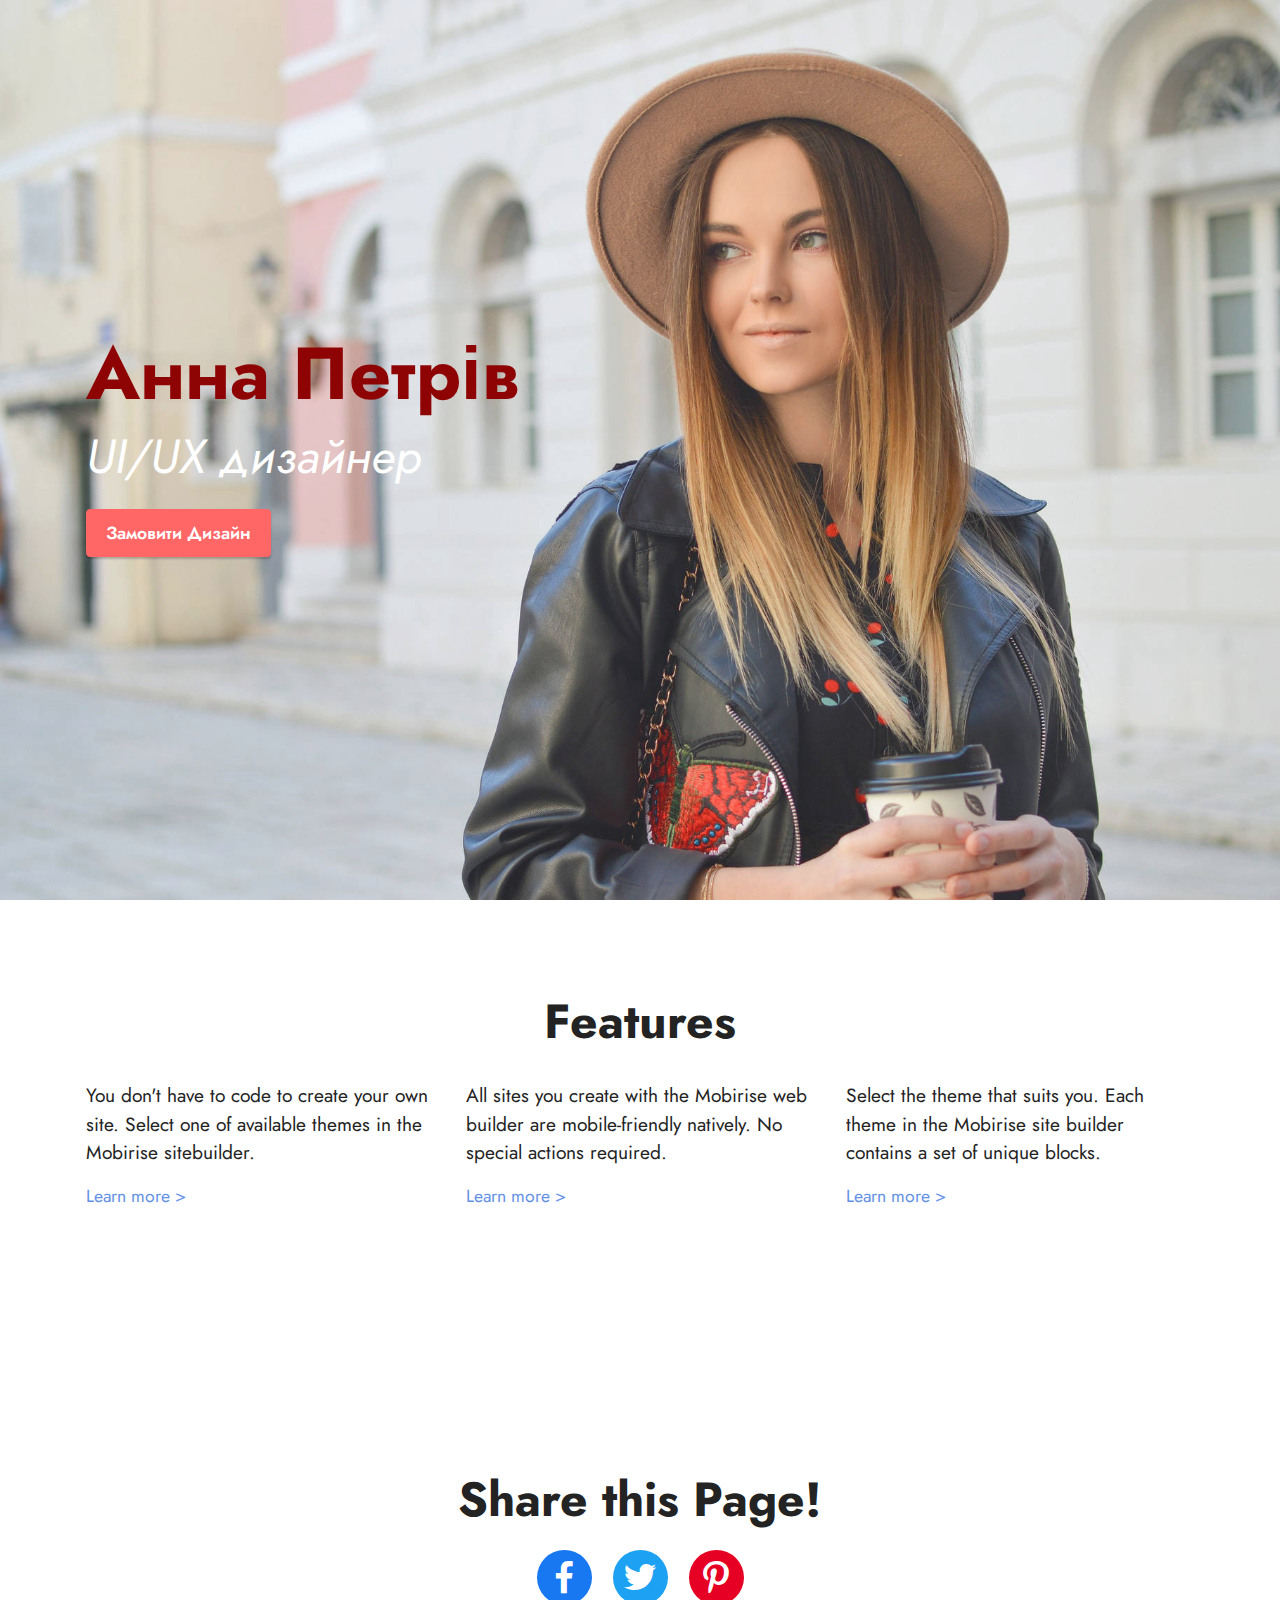
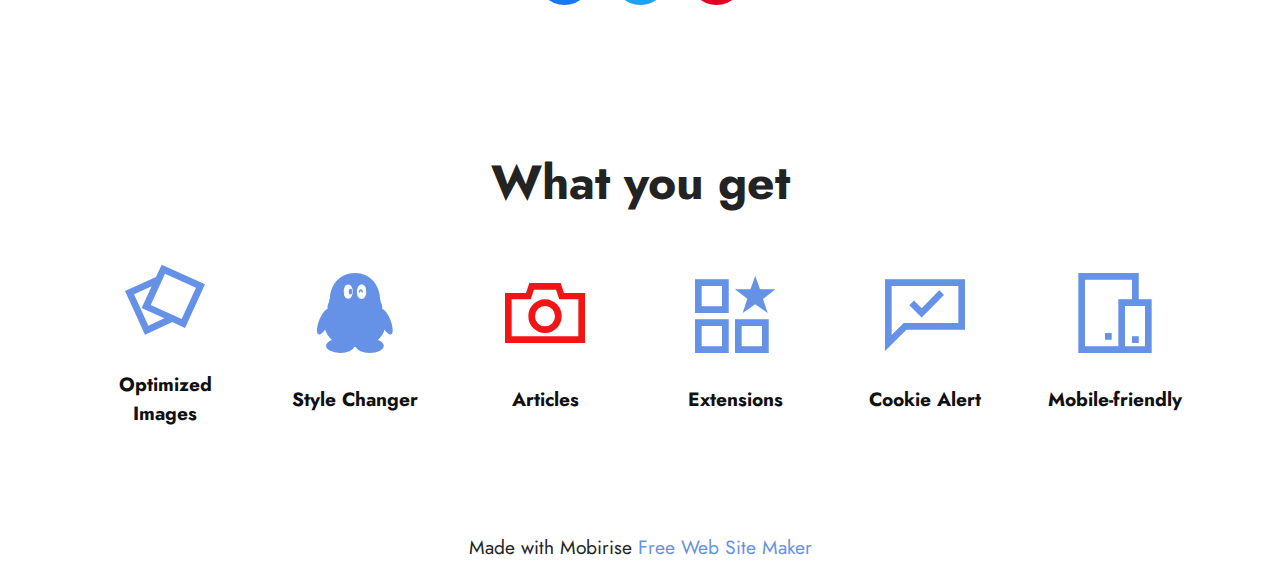
==== page1.html @ 59e8709f "create github pages" ====
<!DOCTYPE html>
<html  >
<head>
  <!-- Site made with Mobirise Website Builder v5.6.11, https://mobirise.com -->
  <meta charset="UTF-8">
  <meta http-equiv="X-UA-Compatible" content="IE=edge">
  <meta name="generator" content="Mobirise v5.6.11, mobirise.com">
  <meta name="twitter:card" content="summary_large_image"/>
  <meta name="twitter:image:src" content="">
  <meta property="og:image" content="">
  <meta name="twitter:title" content="Page 1">
  <meta name="viewport" content="width=device-width, initial-scale=1, minimum-scale=1">
  <link rel="shortcut icon" href="assets/images/logo.png" type="image/x-icon">
  <meta name="description" content="">
  
  
  <title>Page 1</title>
  <link rel="stylesheet" href="assets/web/assets/mobirise-icons2/mobirise2.css">
  <link rel="stylesheet" href="assets/bootstrap/css/bootstrap.min.css">
  <link rel="stylesheet" href="assets/bootstrap/css/bootstrap-grid.min.css">
  <link rel="stylesheet" href="assets/bootstrap/css/bootstrap-reboot.min.css">
  <link rel="stylesheet" href="assets/socicon/css/styles.css">
  <link rel="stylesheet" href="assets/theme/css/style.css">
  <link rel="preload" href="https://fonts.googleapis.com/css?family=Jost:100,200,300,400,500,600,700,800,900,100i,200i,300i,400i,500i,600i,700i,800i,900i&display=swap" as="style" onload="this.onload=null;this.rel='stylesheet'">
  <noscript><link rel="stylesheet" href="https://fonts.googleapis.com/css?family=Jost:100,200,300,400,500,600,700,800,900,100i,200i,300i,400i,500i,600i,700i,800i,900i&display=swap"></noscript>
  <link rel="preload" as="style" href="assets/mobirise/css/mbr-additional.css"><link rel="stylesheet" href="assets/mobirise/css/mbr-additional.css" type="text/css">
  
  
  
  
</head>
<body>
  
  <section data-bs-version="5.1" class="header1 cid-tc7YWXA4EN mbr-fullscreen" id="header1-k">

    

    
    <div class="mbr-overlay" style="opacity: 0.1; background-color: rgb(250, 250, 250);"></div>

    <div class="container">
        <div class="row">
            <div class="col-12 col-lg-5">
                <h1 class="mbr-section-title mbr-fonts-style mb-3 display-1"><strong>Анна Петрів</strong></h1>
                <h2 class="mbr-section-subtitle mbr-fonts-style mb-3 display-2"><em>UI/UX дизайнер</em></h2>
                <p class="mbr-text mbr-fonts-style display-7"></p>
                <div class="mbr-section-btn mt-3"><a class="btn btn-secondary display-4" href="https://mobiri.se">Замовити Дизайн</a></div>
            </div>
        </div>
    </div>
</section>

<section data-bs-version="5.1" class="features17 cid-tc837i5MEY" id="features18-l">

    

    
    
    <div class="container">
        <div class="mbr-section-head">
            <div class="col-12">
                <h4 class="mbr-section-title mbr-fonts-style align-center mb-0 display-2">
                    <strong>Features</strong>
                </h4>
                
            </div>
        </div>
        <div class="row mt-4">
            <div class="col-12 col-md-6 col-lg-4">
                <div class="card-wrapper mb-4">
                    <div class="card-box align-left">
                        
                        <p class="mbr-text mbr-fonts-style mb-3 display-7">
                            You don't have to code to create your own site. Select one of available themes in the
                            Mobirise sitebuilder.
                            </p><div class="link-wrap">
                                <h6 class="link mbr-fonts-style align-left display-4">
                                    <a class="text-primary" href="#">Learn more &gt;</a>
                                </h6>
                            </div>
                    </div>
                </div>
            </div>
            <div class="col-12 col-md-6 col-lg-4">
                <div class="card-wrapper mb-4">
                    <div class="card-box align-left">
                        
                        <p class="mbr-text mbr-fonts-style mb-3 display-7">
                            All sites you create with the Mobirise web builder are mobile-friendly natively. No special
                            actions required.
                            </p><div class="link-wrap">
                                <h6 class="link mbr-fonts-style align-left display-4">
                                    <a class="text-primary" href="#">Learn more &gt;</a>
                                </h6>
                            </div>
                    </div>
                </div>
            </div>
            <div class="col-12 col-md-6 col-lg-4">
                <div class="card-wrapper mb-4">
                    <div class="card-box align-left">
                        
                        <p class="mbr-text mbr-fonts-style mb-3 display-7">
                            Select the theme that suits you. Each theme in the Mobirise site builder contains a set of
                            unique blocks.
                            </p><div class="link-wrap">
                                <h6 class="link mbr-fonts-style align-left display-4">
                                    <a class="text-primary" href="#">Learn more &gt;</a>
                                </h6>
                            </div>
                    </div>
                </div>
            </div>
            
        </div>
    </div>
</section>

<section data-bs-version="5.1" class="social1 cid-tc84sa7v2G" data-bg-video="https://vimeo.com/428046504" id="share1-m">
    
    

    <div class="mbr-fallback-image disabled"></div>
    <div class="mbr-overlay" style="opacity: 0.5; background-color: rgb(255, 255, 255);">
    </div>

    <div class="container">
        <div class="media-container-row">
            <div class="col-12">
                <h3 class="mbr-section-title mb-3 align-center mbr-fonts-style display-2">
                    <strong>Share this Page!</strong>
                </h3>
                <div>
                    <div class="mbr-social-likes align-center">
                        <span class="btn btn-social socicon-bg-facebook facebook m-2">
                            <i class="socicon socicon-facebook"></i>
                        </span>
                        <span class="btn btn-social twitter socicon-bg-twitter m-2">
                            <i class="socicon socicon-twitter"></i>
                        </span>
                        
                        
                        <span class="btn btn-social pinterest socicon-bg-pinterest m-2">
                            <i class="socicon socicon-pinterest"></i>
                        </span>
                        
                    </div>
                </div>
            </div>
        </div>
    </div>
</section>

<section data-bs-version="5.1" class="features13 cid-tc87SG80nr" id="features14-o">
    

    
    
    <div class="container">
        <div class="row">
            <div class="col-12">
                <h3 class="mbr-section-title align-center mb-4 mbr-fonts-style display-2"><strong>What you get</strong></h3>
            </div>
            <div class="card col-12 col-md-4 col-lg-2 p-3">
                <div class="card-wrapper">
                    <div class="card-box align-center">
                        <span class="mbr-iconfont mobi-mbri-image-gallery mobi-mbri"></span>
                        <h4 class="card-title align-center mbr-black mbr-fonts-style display-7">
                            <strong>Optimized Images</strong></h4>
                    </div>
                </div>
            </div>
            <div class="card p-3 col-12 col-md-4 col-lg-2">
                <div class="card-wrapper">
                    <div class="card-box align-center">
                        <span class="mbr-iconfont socicon-qq socicon"></span>
                        <h4 class="card-title align-center mbr-black mbr-fonts-style display-7">
                            <strong>Style Changer</strong></h4>
                    </div>
                </div>
            </div>
            <div class="card p-3 col-12 col-md-4 col-lg-2">
                <div class="card-wrapper">
                    <div class="card-box align-center">
                        <span class="mbr-iconfont mobi-mbri-camera mobi-mbri" style="color: rgb(243, 21, 21); fill: rgb(243, 21, 21);"></span>
                        <h4 class="card-title align-center mbr-black mbr-fonts-style display-7">
                            <strong>Articles</strong>
                        </h4>
                    </div>
                </div>
            </div>
            <div class="card p-3 col-12 col-md-4 col-lg-2">
                <div class="card-wrapper">
                    <div class="card-box align-center">
                        <span class="mbr-iconfont mobi-mbri-features mobi-mbri"></span>
                        <h4 class="card-title align-center mbr-black mbr-fonts-style display-7">
                            <strong>Extensions</strong></h4>
                    </div>
                </div>
            </div>
            <div class="card p-3 col-12 col-md-4 col-lg-2">
                <div class="card-wrapper">
                    <div class="card-box align-center">
                        <span class="mbr-iconfont mobi-mbri-cust-feedback mobi-mbri"></span>
                        <h4 class="card-title align-center mbr-black mbr-fonts-style display-7">
                            <strong>Cookie Alert
                            </strong></h4>
                    </div>
                </div>
            </div>
            <div class="card p-3 col-12 col-md-4 col-lg-2">
                <div class="card-wrapper">
                    <div class="card-box align-center">
                        <span class="mbr-iconfont mobi-mbri-devices mobi-mbri"></span>
                        <h4 class="card-title align-center mbr-black mbr-fonts-style display-7">
                            <strong>Mobile-friendly</strong></h4>
                    </div>
                </div>
            </div>
        </div>
    </div>
</section><section class="display-7" style="padding: 0;align-items: center;justify-content: center;flex-wrap: wrap;    align-content: center;display: flex;position: relative;height: 4rem;"><a href="https://mobiri.se/" style="flex: 1 1;height: 4rem;position: absolute;width: 100%;z-index: 1;"><img alt="" style="height: 4rem;" src="[data-uri]"></a><p style="margin: 0;text-align: center;" class="display-7">Made with Mobirise &#8204;</p><a style="z-index:1" href="https://mobirise.com/website-maker.html">Free Web Site Maker</a></section><script src="assets/bootstrap/js/bootstrap.bundle.min.js"></script>  <script src="assets/smoothscroll/smooth-scroll.js"></script>  <script src="assets/ytplayer/index.js"></script>  <script src="assets/sociallikes/social-likes.js"></script>  <script src="assets/vimeoplayer/player.js"></script>  <script src="assets/theme/js/script.js"></script>  
  
  
</body>
</html>
---- assets/web/assets/mobirise-icons2/mobirise2.css ----
@font-face {
  font-family: 'Moririse2';
  font-display: swap;
  src:  url('mobirise2.eot?f2bix4');
  src:  url('mobirise2.eot?f2bix4#iefix') format('embedded-opentype'),
    url('mobirise2.ttf?f2bix4') format('truetype'),
    url('mobirise2.woff?f2bix4') format('woff'),
    url('mobirise2.svg?f2bix4#mobirise2') format('svg');
  font-weight: normal;
  font-style: normal;
}

[class^="mobi-"], [class*=" mobi-"] {
  /* use !important to prevent issues with browser extensions that change fonts */
  font-family: 'Moririse2' !important;
  speak: none;
  font-style: normal;
  font-weight: normal;
  font-variant: normal;
  text-transform: none;
  line-height: 1;

  /* Better Font Rendering =========== */
  -webkit-font-smoothing: antialiased;
  -moz-osx-font-smoothing: grayscale;
}

.mobi-mbri-add-submenu:before {
  content: "\e900";
}
.mobi-mbri-alert:before {
  content: "\e901";
}
.mobi-mbri-align-center:before {
  content: "\e902";
}
.mobi-mbri-align-justify:before {
  content: "\e903";
}
.mobi-mbri-align-left:before {
  content: "\e904";
}
.mobi-mbri-align-right:before {
  content: "\e905";
}
.mobi-mbri-android:before {
  content: "\e906";
}
.mobi-mbri-apple:before {
  content: "\e907";
}
.mobi-mbri-arrow-down:before {
  content: "\e908";
}
.mobi-mbri-arrow-next:before {
  content: "\e909";
}
.mobi-mbri-arrow-prev:before {
  content: "\e90a";
}
.mobi-mbri-arrow-up:before {
  content: "\e90b";
}
.mobi-mbri-bold:before {
  content: "\e90c";
}
.mobi-mbri-bookmark:before {
  content: "\e90d";
}
.mobi-mbri-bootstrap:before {
  content: "\e90e";
}
.mobi-mbri-briefcase:before {
  content: "\e90f";
}
.mobi-mbri-browse:before {
  content: "\e910";
}
.mobi-mbri-bulleted-list:before {
  content: "\e911";
}
.mobi-mbri-calendar:before {
  content: "\e912";
}
.mobi-mbri-camera:before {
  content: "\e913";
}
.mobi-mbri-cart-add:before {
  content: "\e914";
}
.mobi-mbri-cart-full:before {
  content: "\e915";
}
.mobi-mbri-cash:before {
  content: "\e916";
}
.mobi-mbri-change-style:before {
  content: "\e917";
}
.mobi-mbri-chat:before {
  content: "\e918";
}
.mobi-mbri-clock:before {
  content: "\e919";
}
.mobi-mbri-close:before {
  content: "\e91a";
}
.mobi-mbri-cloud:before {
  content: "\e91b";
}
.mobi-mbri-code:before {
  content: "\e91c";
}
.mobi-mbri-contact-form:before {
  content: "\e91d";
}
.mobi-mbri-credit-card:before {
  content: "\e91e";
}
.mobi-mbri-cursor-click:before {
  content: "\e91f";
}
.mobi-mbri-cust-feedback:before {
  content: "\e920";
}
.mobi-mbri-database:before {
  content: "\e921";
}
.mobi-mbri-delivery:before {
  content: "\e922";
}
.mobi-mbri-desktop:before {
  content: "\e923";
}
.mobi-mbri-devices:before {
  content: "\e924";
}
.mobi-mbri-down:before {
  content: "\e925";
}
.mobi-mbri-download-2:before {
  content: "\e926";
}
.mobi-mbri-download:before {
  content: "\e927";
}
.mobi-mbri-drag-n-drop-2:before {
  content: "\e928";
}
.mobi-mbri-drag-n-drop:before {
  content: "\e929";
}
.mobi-mbri-edit-2:before {
  content: "\e92a";
}
.mobi-mbri-edit:before {
  content: "\e92b";
}
.mobi-mbri-error:before {
  content: "\e92c";
}
.mobi-mbri-extension:before {
  content: "\e92d";
}
.mobi-mbri-features:before {
  content: "\e92e";
}
.mobi-mbri-file:before {
  content: "\e92f";
}
.mobi-mbri-flag:before {
  content: "\e930";
}
.mobi-mbri-folder:before {
  content: "\e931";
}
.mobi-mbri-gift:before {
  content: "\e932";
}
.mobi-mbri-github:before {
  content: "\e933";
}
.mobi-mbri-globe-2:before {
  content: "\e934";
}
.mobi-mbri-globe:before {
  content: "\e935";
}
.mobi-mbri-growing-chart:before {
  content: "\e936";
}
.mobi-mbri-hearth:before {
  content: "\e937";
}
.mobi-mbri-help:before {
  content: "\e938";
}
.mobi-mbri-home:before {
  content: "\e939";
}
.mobi-mbri-hot-cup:before {
  content: "\e93a";
}
.mobi-mbri-idea:before {
  content: "\e93b";
}
.mobi-mbri-image-gallery:before {
  content: "\e93c";
}
.mobi-mbri-image-slider:before {
  content: "\e93d";
}
.mobi-mbri-info:before {
  content: "\e93e";
}
.mobi-mbri-italic:before {
  content: "\e93f";
}
.mobi-mbri-key:before {
  content: "\e940";
}
.mobi-mbri-laptop:before {
  content: "\e941";
}
.mobi-mbri-layers:before {
  content: "\e942";
}
.mobi-mbri-left-right:before {
  content: "\e943";
}
.mobi-mbri-left:before {
  content: "\e944";
}
.mobi-mbri-letter:before {
  content: "\e945";
}
.mobi-mbri-like:before {
  content: "\e946";
}
.mobi-mbri-link:before {
  content: "\e947";
}
.mobi-mbri-lock:before {
  content: "\e948";
}
.mobi-mbri-login:before {
  content: "\e949";
}
.mobi-mbri-logout:before {
  content: "\e94a";
}
.mobi-mbri-magic-stick:before {
  content: "\e94b";
}
.mobi-mbri-map-pin:before {
  content: "\e94c";
}
.mobi-mbri-menu:before {
  content: "\e94d";
}
.mobi-mbri-mobile-2:before {
  content: "\e94e";
}
.mobi-mbri-mobile-horizontal:before {
  content: "\e94f";
}
.mobi-mbri-mobile:before {
  content: "\e950";
}
.mobi-mbri-mobirise:before {
  content: "\e951";
}
.mobi-mbri-more-horizontal:before {
  content: "\e952";
}
.mobi-mbri-more-vertical:before {
  content: "\e953";
}
.mobi-mbri-music:before {
  content: "\e954";
}
.mobi-mbri-new-file:before {
  content: "\e955";
}
.mobi-mbri-numbered-list:before {
  content: "\e956";
}
.mobi-mbri-opened-folder:before {
  content: "\e957";
}
.mobi-mbri-pages:before {
  content: "\e958";
}
.mobi-mbri-paper-plane:before {
  content: "\e959";
}
.mobi-mbri-paperclip:before {
  content: "\e95a";
}
.mobi-mbri-phone:before {
  content: "\e95b";
}
.mobi-mbri-photo:before {
  content: "\e95c";
}
.mobi-mbri-photos:before {
  content: "\e95d";
}
.mobi-mbri-pin:before {
  content: "\e95e";
}
.mobi-mbri-play:before {
  content: "\e95f";
}
.mobi-mbri-plus:before {
  content: "\e960";
}
.mobi-mbri-preview:before {
  content: "\e961";
}
.mobi-mbri-print:before {
  content: "\e962";
}
.mobi-mbri-protect:before {
  content: "\e963";
}
.mobi-mbri-question:before {
  content: "\e964";
}
.mobi-mbri-quote-left:before {
  content: "\e965";
}
.mobi-mbri-quote-right:before {
  content: "\e966";
}
.mobi-mbri-redo:before {
  content: "\e967";
}
.mobi-mbri-refresh:before {
  content: "\e968";
}
.mobi-mbri-responsive-2:before {
  content: "\e969";
}
.mobi-mbri-responsive:before {
  content: "\e96a";
}
.mobi-mbri-right:before {
  content: "\e96b";
}
.mobi-mbri-rocket:before {
  content: "\e96c";
}
.mobi-mbri-sad-face:before {
  content: "\e96d";
}
.mobi-mbri-sale:before {
  content: "\e96e";
}
.mobi-mbri-save:before {
  content: "\e96f";
}
.mobi-mbri-search:before {
  content: "\e970";
}
.mobi-mbri-setting-2:before {
  content: "\e971";
}
.mobi-mbri-setting-3:before {
  content: "\e972";
}
.mobi-mbri-setting:before {
  content: "\e973";
}
.mobi-mbri-share:before {
  content: "\e974";
}
.mobi-mbri-shopping-bag:before {
  content: "\e975";
}
.mobi-mbri-shopping-basket:before {
  content: "\e976";
}
.mobi-mbri-shopping-cart:before {
  content: "\e977";
}
.mobi-mbri-sites:before {
  content: "\e978";
}
.mobi-mbri-smile-face:before {
  content: "\e979";
}
.mobi-mbri-speed:before {
  content: "\e97a";
}
.mobi-mbri-star:before {
  content: "\e97b";
}
.mobi-mbri-success:before {
  content: "\e97c";
}
.mobi-mbri-sun:before {
  content: "\e97d";
}
.mobi-mbri-sun2:before {
  content: "\e97e";
}
.mobi-mbri-tablet-vertical:before {
  content: "\e97f";
}
.mobi-mbri-tablet:before {
  content: "\e980";
}
.mobi-mbri-target:before {
  content: "\e981";
}
.mobi-mbri-timer:before {
  content: "\e982";
}
.mobi-mbri-to-ftp:before {
  content: "\e983";
}
.mobi-mbri-to-local-drive:before {
  content: "\e984";
}
.mobi-mbri-touch-swipe:before {
  content: "\e985";
}
.mobi-mbri-touch:before {
  content: "\e986";
}
.mobi-mbri-trash:before {
  content: "\e987";
}
.mobi-mbri-underline:before {
  content: "\e988";
}
.mobi-mbri-undo:before {
  content: "\e989";
}
.mobi-mbri-unlink:before {
  content: "\e98a";
}
.mobi-mbri-unlock:before {
  content: "\e98b";
}
.mobi-mbri-up-down:before {
  content: "\e98c";
}
.mobi-mbri-up:before {
  content: "\e98d";
}
.mobi-mbri-update:before {
  content: "\e98e";
}
.mobi-mbri-upload-2:before {
  content: "\e98f";
}
.mobi-mbri-upload:before {
  content: "\e990";
}
.mobi-mbri-user-2:before {
  content: "\e991";
}
.mobi-mbri-user:before {
  content: "\e992";
}
.mobi-mbri-users:before {
  content: "\e993";
}
.mobi-mbri-video-play:before {
  content: "\e994";
}
.mobi-mbri-video:before {
  content: "\e995";
}
.mobi-mbri-watch:before {
  content: "\e996";
}
.mobi-mbri-website-theme-2:before {
  content: "\e997";
}
.mobi-mbri-website-theme:before {
  content: "\e998";
}
.mobi-mbri-wifi:before {
  content: "\e999";
}
.mobi-mbri-windows:before {
  content: "\e99a";
}
.mobi-mbri-zoom-in:before {
  content: "\e99b";
}
.mobi-mbri-zoom-out:before {
  content: "\e99c";
}
---- assets/socicon/css/styles.css ----
@charset "UTF-8";

@font-face {
  font-family: 'Socicon';
  src:  url('../fonts/socicon.eot');
  src:  url('../fonts/socicon.eot?#iefix') format('embedded-opentype'),
    url('../fonts/socicon.woff2') format('woff2'),
    url('../fonts/socicon.ttf') format('truetype'),
    url('../fonts/socicon.woff') format('woff'),
    url('../fonts/socicon.svg#socicon') format('svg');
  font-weight: normal;
  font-style: normal;
  font-display: swap;
}

[data-icon]:before {
  font-family: "socicon" !important;
  content: attr(data-icon);
  font-style: normal !important;
  font-weight: normal !important;
  font-variant: normal !important;
  text-transform: none !important;
  speak: none;
  line-height: 1;
  -webkit-font-smoothing: antialiased;
  -moz-osx-font-smoothing: grayscale;
}

[class^="socicon-"], [class*=" socicon-"] {
  /* use !important to prevent issues with browser extensions that change fonts */
  font-family: 'Socicon' !important;
  speak: none;
  font-style: normal;
  font-weight: normal;
  font-variant: normal;
  text-transform: none;
  line-height: 1;

  /* Better Font Rendering =========== */
  -webkit-font-smoothing: antialiased;
  -moz-osx-font-smoothing: grayscale;
}

.socicon-eitaa:before {
  content: "\e97c";
}
.socicon-soroush:before {
  content: "\e97d";
}
.socicon-bale:before {
  content: "\e97e";
}
.socicon-zazzle:before {
  content: "\e97b";
}
.socicon-society6:before {
  content: "\e97a";
}
.socicon-redbubble:before {
  content: "\e979";
}
.socicon-avvo:before {
  content: "\e978";
}
.socicon-stitcher:before {
  content: "\e977";
}
.socicon-googlehangouts:before {
  content: "\e974";
}
.socicon-dlive:before {
  content: "\e975";
}
.socicon-vsco:before {
  content: "\e976";
}
.socicon-flipboard:before {
  content: "\e973";
}
.socicon-ubuntu:before {
  content: "\e958";
}
.socicon-artstation:before {
  content: "\e959";
}
.socicon-invision:before {
  content: "\e95a";
}
.socicon-torial:before {
  content: "\e95b";
}
.socicon-collectorz:before {
  content: "\e95c";
}
.socicon-seenthis:before {
  content: "\e95d";
}
.socicon-googleplaymusic:before {
  content: "\e95e";
}
.socicon-debian:before {
  content: "\e95f";
}
.socicon-filmfreeway:before {
  content: "\e960";
}
.socicon-gnome:before {
  content: "\e961";
}
.socicon-itchio:before {
  content: "\e962";
}
.socicon-jamendo:before {
  content: "\e963";
}
.socicon-mix:before {
  content: "\e964";
}
.socicon-sharepoint:before {
  content: "\e965";
}
.socicon-tinder:before {
  content: "\e966";
}
.socicon-windguru:before {
  content: "\e967";
}
.socicon-cdbaby:before {
  content: "\e968";
}
.socicon-elementaryos:before {
  content: "\e969";
}
.socicon-stage32:before {
  content: "\e96a";
}
.socicon-tiktok:before {
  content: "\e96b";
}
.socicon-gitter:before {
  content: "\e96c";
}
.socicon-letterboxd:before {
  content: "\e96d";
}
.socicon-threema:before {
  content: "\e96e";
}
.socicon-splice:before {
  content: "\e96f";
}
.socicon-metapop:before {
  content: "\e970";
}
.socicon-naver:before {
  content: "\e971";
}
.socicon-remote:before {
  content: "\e972";
}
.socicon-internet:before {
  content: "\e957";
}
.socicon-moddb:before {
  content: "\e94b";
}
.socicon-indiedb:before {
  content: "\e94c";
}
.socicon-traxsource:before {
  content: "\e94d";
}
.socicon-gamefor:before {
  content: "\e94e";
}
.socicon-pixiv:before {
  content: "\e94f";
}
.socicon-myanimelist:before {
  content: "\e950";
}
.socicon-blackberry:before {
  content: "\e951";
}
.socicon-wickr:before {
  content: "\e952";
}
.socicon-spip:before {
  content: "\e953";
}
.socicon-napster:before {
  content: "\e954";
}
.socicon-beatport:before {
  content: "\e955";
}
.socicon-hackerone:before {
  content: "\e956";
}
.socicon-hackernews:before {
  content: "\e946";
}
.socicon-smashwords:before {
  content: "\e947";
}
.socicon-kobo:before {
  content: "\e948";
}
.socicon-bookbub:before {
  content: "\e949";
}
.socicon-mailru:before {
  content: "\e94a";
}
.socicon-gitlab:before {
  content: "\e945";
}
.socicon-instructables:before {
  content: "\e944";
}
.socicon-portfolio:before {
  content: "\e943";
}
.socicon-codered:before {
  content: "\e940";
}
.socicon-origin:before {
  content: "\e941";
}
.socicon-nextdoor:before {
  content: "\e942";
}
.socicon-udemy:before {
  content: "\e93f";
}
.socicon-livemaster:before {
  content: "\e93e";
}
.socicon-crunchbase:before {
  content: "\e93b";
}
.socicon-homefy:before {
  content: "\e93c";
}
.socicon-calendly:before {
  content: "\e93d";
}
.socicon-realtor:before {
  content: "\e90f";
}
.socicon-tidal:before {
  content: "\e910";
}
.socicon-qobuz:before {
  content: "\e911";
}
.socicon-natgeo:before {
  content: "\e912";
}
.socicon-mastodon:before {
  content: "\e913";
}
.socicon-unsplash:before {
  content: "\e914";
}
.socicon-homeadvisor:before {
  content: "\e915";
}
.socicon-angieslist:before {
  content: "\e916";
}
.socicon-codepen:before {
  content: "\e917";
}
.socicon-slack:before {
  content: "\e918";
}
.socicon-openaigym:before {
  content: "\e919";
}
.socicon-logmein:before {
  content: "\e91a";
}
.socicon-fiverr:before {
  content: "\e91b";
}
.socicon-gotomeeting:before {
  content: "\e91c";
}
.socicon-aliexpress:before {
  content: "\e91d";
}
.socicon-guru:before {
  content: "\e91e";
}
.socicon-appstore:before {
  content: "\e91f";
}
.socicon-homes:before {
  content: "\e920";
}
.socicon-zoom:before {
  content: "\e921";
}
.socicon-alibaba:before {
  content: "\e922";
}
.socicon-craigslist:before {
  content: "\e923";
}
.socicon-wix:before {
  content: "\e924";
}
.socicon-redfin:before {
  content: "\e925";
}
.socicon-googlecalendar:before {
  content: "\e926";
}
.socicon-shopify:before {
  content: "\e927";
}
.socicon-freelancer:before {
  content: "\e928";
}
.socicon-seedrs:before {
  content: "\e929";
}
.socicon-bing:before {
  content: "\e92a";
}
.socicon-doodle:before {
  content: "\e92b";
}
.socicon-bonanza:before {
  content: "\e92c";
}
.socicon-squarespace:before {
  content: "\e92d";
}
.socicon-toptal:before {
  content: "\e92e";
}
.socicon-gust:before {
  content: "\e92f";
}
.socicon-ask:before {
  content: "\e930";
}
.socicon-trulia:before {
  content: "\e931";
}
.socicon-loomly:before {
  content: "\e932";
}
.socicon-ghost:before {
  content: "\e933";
}
.socicon-upwork:before {
  content: "\e934";
}
.socicon-fundable:before {
  content: "\e935";
}
.socicon-booking:before {
  content: "\e936";
}
.socicon-googlemaps:before {
  content: "\e937";
}
.socicon-zillow:before {
  content: "\e938";
}
.socicon-niconico:before {
  content: "\e939";
}
.socicon-toneden:before {
  content: "\e93a";
}
.socicon-augment:before {
  content: "\e908";
}
.socicon-bitbucket:before {
  content: "\e909";
}
.socicon-fyuse:before {
  content: "\e90a";
}
.socicon-yt-gaming:before {
  content: "\e90b";
}
.socicon-sketchfab:before {
  content: "\e90c";
}
.socicon-mobcrush:before {
  content: "\e90d";
}
.socicon-microsoft:before {
  content: "\e90e";
}
.socicon-pandora:before {
  content: "\e907";
}
.socicon-messenger:before {
  content: "\e906";
}
.socicon-gamewisp:before {
  content: "\e905";
}
.socicon-bloglovin:before {
  content: "\e904";
}
.socicon-tunein:before {
  content: "\e903";
}
.socicon-gamejolt:before {
  content: "\e901";
}
.socicon-trello:before {
  content: "\e902";
}
.socicon-spreadshirt:before {
  content: "\e900";
}
.socicon-500px:before {
  content: "\e000";
}
.socicon-8tracks:before {
  content: "\e001";
}
.socicon-airbnb:before {
  content: "\e002";
}
.socicon-alliance:before {
  content: "\e003";
}
.socicon-amazon:before {
  content: "\e004";
}
.socicon-amplement:before {
  content: "\e005";
}
.socicon-android:before {
  content: "\e006";
}
.socicon-angellist:before {
  content: "\e007";
}
.socicon-apple:before {
  content: "\e008";
}
.socicon-appnet:before {
  content: "\e009";
}
.socicon-baidu:before {
  content: "\e00a";
}
.socicon-bandcamp:before {
  content: "\e00b";
}
.socicon-battlenet:before {
  content: "\e00c";
}
.socicon-mixer:before {
  content: "\e00d";
}
.socicon-bebee:before {
  content: "\e00e";
}
.socicon-bebo:before {
  content: "\e00f";
}
.socicon-behance:before {
  content: "\e010";
}
.socicon-blizzard:before {
  content: "\e011";
}
.socicon-blogger:before {
  content: "\e012";
}
.socicon-buffer:before {
  content: "\e013";
}
.socicon-chrome:before {
  content: "\e014";
}
.socicon-coderwall:before {
  content: "\e015";
}
.socicon-curse:before {
  content: "\e016";
}
.socicon-dailymotion:before {
  content: "\e017";
}
.socicon-deezer:before {
  content: "\e018";
}
.socicon-delicious:before {
  content: "\e019";
}
.socicon-deviantart:before {
  content: "\e01a";
}
.socicon-diablo:before {
  content: "\e01b";
}
.socicon-digg:before {
  content: "\e01c";
}
.socicon-discord:before {
  content: "\e01d";
}
.socicon-disqus:before {
  content: "\e01e";
}
.socicon-douban:before {
  content: "\e01f";
}
.socicon-draugiem:before {
  content: "\e020";
}
.socicon-dribbble:before {
  content: "\e021";
}
.socicon-drupal:before {
  content: "\e022";
}
.socicon-ebay:before {
  content: "\e023";
}
.socicon-ello:before {
  content: "\e024";
}
.socicon-endomodo:before {
  content: "\e025";
}
.socicon-envato:before {
  content: "\e026";
}
.socicon-etsy:before {
  content: "\e027";
}
.socicon-facebook:before {
  content: "\e028";
}
.socicon-feedburner:before {
  content: "\e029";
}
.socicon-filmweb:before {
  content: "\e02a";
}
.socicon-firefox:before {
  content: "\e02b";
}
.socicon-flattr:before {
  content: "\e02c";
}
.socicon-flickr:before {
  content: "\e02d";
}
.socicon-formulr:before {
  content: "\e02e";
}
.socicon-forrst:before {
  content: "\e02f";
}
.socicon-foursquare:before {
  content: "\e030";
}
.socicon-friendfeed:before {
  content: "\e031";
}
.socicon-github:before {
  content: "\e032";
}
.socicon-goodreads:before {
  content: "\e033";
}
.socicon-google:before {
  content: "\e034";
}
.socicon-googlescholar:before {
  content: "\e035";
}
.socicon-googlegroups:before {
  content: "\e036";
}
.socicon-googlephotos:before {
  content: "\e037";
}
.socicon-googleplus:before {
  content: "\e038";
}
.socicon-grooveshark:before {
  content: "\e039";
}
.socicon-hackerrank:before {
  content: "\e03a";
}
.socicon-hearthstone:before {
  content: "\e03b";
}
.socicon-hellocoton:before {
  content: "\e03c";
}
.socicon-heroes:before {
  content: "\e03d";
}
.socicon-smashcast:before {
  content: "\e03e";
}
.socicon-horde:before {
  content: "\e03f";
}
.socicon-houzz:before {
  content: "\e040";
}
.socicon-icq:before {
  content: "\e041";
}
.socicon-identica:before {
  content: "\e042";
}
.socicon-imdb:before {
  content: "\e043";
}
.socicon-instagram:before {
  content: "\e044";
}
.socicon-issuu:before {
  content: "\e045";
}
.socicon-istock:before {
  content: "\e046";
}
.socicon-itunes:before {
  content: "\e047";
}
.socicon-keybase:before {
  content: "\e048";
}
.socicon-lanyrd:before {
  content: "\e049";
}
.socicon-lastfm:before {
  content: "\e04a";
}
.socicon-line:before {
  content: "\e04b";
}
.socicon-linkedin:before {
  content: "\e04c";
}
.socicon-livejournal:before {
  content: "\e04d";
}
.socicon-lyft:before {
  content: "\e04e";
}
.socicon-macos:before {
  content: "\e04f";
}
.socicon-mail:before {
  content: "\e050";
}
.socicon-medium:before {
  content: "\e051";
}
.socicon-meetup:before {
  content: "\e052";
}
.socicon-mixcloud:before {
  content: "\e053";
}
.socicon-modelmayhem:before {
  content: "\e054";
}
.socicon-mumble:before {
  content: "\e055";
}
.socicon-myspace:before {
  content: "\e056";
}
.socicon-newsvine:before {
  content: "\e057";
}
.socicon-nintendo:before {
  content: "\e058";
}
.socicon-npm:before {
  content: "\e059";
}
.socicon-odnoklassniki:before {
  content: "\e05a";
}
.socicon-openid:before {
  content: "\e05b";
}
.socicon-opera:before {
  content: "\e05c";
}
.socicon-outlook:before {
  content: "\e05d";
}
.socicon-overwatch:before {
  content: "\e05e";
}
.socicon-patreon:before {
  content: "\e05f";
}
.socicon-paypal:before {
  content: "\e060";
}
.socicon-periscope:before {
  content: "\e061";
}
.socicon-persona:before {
  content: "\e062";
}
.socicon-pinterest:before {
  content: "\e063";
}
.socicon-play:before {
  content: "\e064";
}
.socicon-player:before {
  content: "\e065";
}
.socicon-playstation:before {
  content: "\e066";
}
.socicon-pocket:before {
  content: "\e067";
}
.socicon-qq:before {
  content: "\e068";
}
.socicon-quora:before {
  content: "\e069";
}
.socicon-raidcall:before {
  content: "\e06a";
}
.socicon-ravelry:before {
  content: "\e06b";
}
.socicon-reddit:before {
  content: "\e06c";
}
.socicon-renren:before {
  content: "\e06d";
}
.socicon-researchgate:before {
  content: "\e06e";
}
.socicon-residentadvisor:before {
  content: "\e06f";
}
.socicon-reverbnation:before {
  content: "\e070";
}
.socicon-rss:before {
  content: "\e071";
}
.socicon-sharethis:before {
  content: "\e072";
}
.socicon-skype:before {
  content: "\e073";
}
.socicon-slideshare:before {
  content: "\e074";
}
.socicon-smugmug:before {
  content: "\e075";
}
.socicon-snapchat:before {
  content: "\e076";
}
.socicon-songkick:before {
  content: "\e077";
}
.socicon-soundcloud:before {
  content: "\e078";
}
.socicon-spotify:before {
  content: "\e079";
}
.socicon-stackexchange:before {
  content: "\e07a";
}
.socicon-stackoverflow:before {
  content: "\e07b";
}
.socicon-starcraft:before {
  content: "\e07c";
}
.socicon-stayfriends:before {
  content: "\e07d";
}
.socicon-steam:before {
  content: "\e07e";
}
.socicon-storehouse:before {
  content: "\e07f";
}
.socicon-strava:before {
  content: "\e080";
}
.socicon-streamjar:before {
  content: "\e081";
}
.socicon-stumbleupon:before {
  content: "\e082";
}
.socicon-swarm:before {
  content: "\e083";
}
.socicon-teamspeak:before {
  content: "\e084";
}
.socicon-teamviewer:before {
  content: "\e085";
}
.socicon-technorati:before {
  content: "\e086";
}
.socicon-telegram:before {
  content: "\e087";
}
.socicon-tripadvisor:before {
  content: "\e088";
}
.socicon-tripit:before {
  content: "\e089";
}
.socicon-triplej:before {
  content: "\e08a";
}
.socicon-tumblr:before {
  content: "\e08b";
}
.socicon-twitch:before {
  content: "\e08c";
}
.socicon-twitter:before {
  content: "\e08d";
}
.socicon-uber:before {
  content: "\e08e";
}
.socicon-ventrilo:before {
  content: "\e08f";
}
.socicon-viadeo:before {
  content: "\e090";
}
.socicon-viber:before {
  content: "\e091";
}
.socicon-viewbug:before {
  content: "\e092";
}
.socicon-vimeo:before {
  content: "\e093";
}
.socicon-vine:before {
  content: "\e094";
}
.socicon-vkontakte:before {
  content: "\e095";
}
.socicon-warcraft:before {
  content: "\e096";
}
.socicon-wechat:before {
  content: "\e097";
}
.socicon-weibo:before {
  content: "\e098";
}
.socicon-whatsapp:before {
  content: "\e099";
}
.socicon-wikipedia:before {
  content: "\e09a";
}
.socicon-windows:before {
  content: "\e09b";
}
.socicon-wordpress:before {
  content: "\e09c";
}
.socicon-wykop:before {
  content: "\e09d";
}
.socicon-xbox:before {
  content: "\e09e";
}
.socicon-xing:before {
  content: "\e09f";
}
.socicon-yahoo:before {
  content: "\e0a0";
}
.socicon-yammer:before {
  content: "\e0a1";
}
.socicon-yandex:before {
  content: "\e0a2";
}
.socicon-yelp:before {
  content: "\e0a3";
}
.socicon-younow:before {
  content: "\e0a4";
}
.socicon-youtube:before {
  content: "\e0a5";
}
.socicon-zapier:before {
  content: "\e0a6";
}
.socicon-zerply:before {
  content: "\e0a7";
}
.socicon-zomato:before {
  content: "\e0a8";
}
.socicon-zynga:before {
  content: "\e0a9";
}
---- assets/theme/css/style.css ----
@charset "UTF-8";
section {
  background-color: #ffffff;
}

body {
  font-style: normal;
  line-height: 1.5;
  font-weight: 400;
  color: #232323;
  position: relative;
}

button {
  background-color: transparent;
  border-color: transparent;
}

section,
.container,
.container-fluid {
  position: relative;
  word-wrap: break-word;
}

a.mbr-iconfont:hover {
  text-decoration: none;
}

.article .lead p,
.article .lead ul,
.article .lead ol,
.article .lead pre,
.article .lead blockquote {
  margin-bottom: 0;
}

a {
  font-style: normal;
  font-weight: 400;
  cursor: pointer;
}
a, a:hover {
  text-decoration: none;
}

.mbr-section-title {
  font-style: normal;
  line-height: 1.3;
}

.mbr-section-subtitle {
  line-height: 1.3;
}

.mbr-text {
  font-style: normal;
  line-height: 1.7;
}

h1,
h2,
h3,
h4,
h5,
h6,
.display-1,
.display-2,
.display-4,
.display-5,
.display-7,
span,
p,
a {
  line-height: 1;
  word-break: break-word;
  word-wrap: break-word;
  font-weight: 400;
}

b,
strong {
  font-weight: bold;
}

input:-webkit-autofill, input:-webkit-autofill:hover, input:-webkit-autofill:focus, input:-webkit-autofill:active {
  transition-delay: 9999s;
  -webkit-transition-property: background-color, color;
  transition-property: background-color, color;
}

textarea[type=hidden] {
  display: none;
}

section {
  background-position: 50% 50%;
  background-repeat: no-repeat;
  background-size: cover;
}
section .mbr-background-video,
section .mbr-background-video-preview {
  position: absolute;
  bottom: 0;
  left: 0;
  right: 0;
  top: 0;
}

.hidden {
  visibility: hidden;
}

.mbr-z-index20 {
  z-index: 20;
}

/*! Base colors */
.mbr-white {
  color: #ffffff;
}

.mbr-black {
  color: #111111;
}

.mbr-bg-white {
  background-color: #ffffff;
}

.mbr-bg-black {
  background-color: #000000;
}

/*! Text-aligns */
.align-left {
  text-align: left;
}

.align-center {
  text-align: center;
}

.align-right {
  text-align: right;
}

/*! Font-weight  */
.mbr-light {
  font-weight: 300;
}

.mbr-regular {
  font-weight: 400;
}

.mbr-semibold {
  font-weight: 500;
}

.mbr-bold {
  font-weight: 700;
}

/*! Media  */
.media-content {
  flex-basis: 100%;
}

.media-container-row {
  display: flex;
  flex-direction: row;
  flex-wrap: wrap;
  justify-content: center;
  align-content: center;
  align-items: start;
}
.media-container-row .media-size-item {
  width: 400px;
}

.media-container-column {
  display: flex;
  flex-direction: column;
  flex-wrap: wrap;
  justify-content: center;
  align-content: center;
  align-items: stretch;
}
.media-container-column > * {
  width: 100%;
}

@media (min-width: 992px) {
  .media-container-row {
    flex-wrap: nowrap;
  }
}
figure {
  margin-bottom: 0;
  overflow: hidden;
}

figure[mbr-media-size] {
  transition: width 0.1s;
}

img,
iframe {
  display: block;
  width: 100%;
}

.card {
  background-color: transparent;
  border: none;
}

.card-box {
  width: 100%;
}

.card-img {
  text-align: center;
  flex-shrink: 0;
  -webkit-flex-shrink: 0;
}

.media {
  max-width: 100%;
  margin: 0 auto;
}

.mbr-figure {
  align-self: center;
}

.media-container > div {
  max-width: 100%;
}

.mbr-figure img,
.card-img img {
  width: 100%;
}

@media (max-width: 991px) {
  .media-size-item {
    width: auto !important;
  }

  .media {
    width: auto;
  }

  .mbr-figure {
    width: 100% !important;
  }
}
/*! Buttons */
.mbr-section-btn {
  margin-left: -0.6rem;
  margin-right: -0.6rem;
  font-size: 0;
}

.btn {
  font-weight: 600;
  border-width: 1px;
  font-style: normal;
  margin: 0.6rem 0.6rem;
  white-space: normal;
  transition: all 0.2s ease-in-out;
  display: inline-flex;
  align-items: center;
  justify-content: center;
  word-break: break-word;
}

.btn-sm {
  font-weight: 600;
  letter-spacing: 0px;
  transition: all 0.3s ease-in-out;
}

.btn-md {
  font-weight: 600;
  letter-spacing: 0px;
  transition: all 0.3s ease-in-out;
}

.btn-lg {
  font-weight: 600;
  letter-spacing: 0px;
  transition: all 0.3s ease-in-out;
}

.btn-form {
  margin: 0;
}
.btn-form:hover {
  cursor: pointer;
}

nav .mbr-section-btn {
  margin-left: 0rem;
  margin-right: 0rem;
}

/*! Btn icon margin */
.btn .mbr-iconfont,
.btn.btn-sm .mbr-iconfont {
  order: 1;
  cursor: pointer;
  margin-left: 0.5rem;
  vertical-align: sub;
}

.btn.btn-md .mbr-iconfont,
.btn.btn-md .mbr-iconfont {
  margin-left: 0.8rem;
}

.mbr-regular {
  font-weight: 400;
}

.mbr-semibold {
  font-weight: 500;
}

.mbr-bold {
  font-weight: 700;
}

[type=submit] {
  -webkit-appearance: none;
}

/*! Full-screen */
.mbr-fullscreen .mbr-overlay {
  min-height: 100vh;
}

.mbr-fullscreen {
  display: flex;
  display: -moz-flex;
  display: -ms-flex;
  display: -o-flex;
  align-items: center;
  min-height: 100vh;
  padding-top: 3rem;
  padding-bottom: 3rem;
}

/*! Map */
.map {
  height: 25rem;
  position: relative;
}
.map iframe {
  width: 100%;
  height: 100%;
}

/*! Scroll to top arrow */
.mbr-arrow-up {
  bottom: 25px;
  right: 90px;
  position: fixed;
  text-align: right;
  z-index: 5000;
  color: #ffffff;
  font-size: 22px;
}

.mbr-arrow-up a {
  background: rgba(0, 0, 0, 0.2);
  border-radius: 50%;
  color: #fff;
  display: inline-block;
  height: 60px;
  width: 60px;
  border: 2px solid #fff;
  outline-style: none !important;
  position: relative;
  text-decoration: none;
  transition: all 0.3s ease-in-out;
  cursor: pointer;
  text-align: center;
}
.mbr-arrow-up a:hover {
  background-color: rgba(0, 0, 0, 0.4);
}
.mbr-arrow-up a i {
  line-height: 60px;
}

.mbr-arrow-up-icon {
  display: block;
  color: #fff;
}

.mbr-arrow-up-icon::before {
  content: "›";
  display: inline-block;
  font-family: serif;
  font-size: 22px;
  line-height: 1;
  font-style: normal;
  position: relative;
  top: 6px;
  left: -4px;
  transform: rotate(-90deg);
}

/*! Arrow Down */
.mbr-arrow {
  position: absolute;
  bottom: 45px;
  left: 50%;
  width: 60px;
  height: 60px;
  cursor: pointer;
  background-color: rgba(80, 80, 80, 0.5);
  border-radius: 50%;
  transform: translateX(-50%);
}
@media (max-width: 767px) {
  .mbr-arrow {
    display: none;
  }
}
.mbr-arrow > a {
  display: inline-block;
  text-decoration: none;
  outline-style: none;
  -webkit-animation: arrowdown 1.7s ease-in-out infinite;
          animation: arrowdown 1.7s ease-in-out infinite;
  color: #ffffff;
}
.mbr-arrow > a > i {
  position: absolute;
  top: -2px;
  left: 15px;
  font-size: 2rem;
}

#scrollToTop a i::before {
  content: "";
  position: absolute;
  display: block;
  border-bottom: 2.5px solid #fff;
  border-left: 2.5px solid #fff;
  width: 27.8%;
  height: 27.8%;
  left: 50%;
  top: 51%;
  transform: translateY(-30%) translateX(-50%) rotate(135deg);
}

@keyframes arrowdown {
  0% {
    transform: translateY(0px);
  }
  50% {
    transform: translateY(-5px);
  }
  100% {
    transform: translateY(0px);
  }
}
@-webkit-keyframes arrowdown {
  0% {
    transform: translateY(0px);
  }
  50% {
    transform: translateY(-5px);
  }
  100% {
    transform: translateY(0px);
  }
}
@media (max-width: 500px) {
  .mbr-arrow-up {
    left: 0;
    right: 0;
    text-align: center;
  }
}
/*Gradients animation*/
@keyframes gradient-animation {
  from {
    background-position: 0% 100%;
    -webkit-animation-timing-function: ease-in-out;
            animation-timing-function: ease-in-out;
  }
  to {
    background-position: 100% 0%;
    -webkit-animation-timing-function: ease-in-out;
            animation-timing-function: ease-in-out;
  }
}
@-webkit-keyframes gradient-animation {
  from {
    background-position: 0% 100%;
    -webkit-animation-timing-function: ease-in-out;
            animation-timing-function: ease-in-out;
  }
  to {
    background-position: 100% 0%;
    -webkit-animation-timing-function: ease-in-out;
            animation-timing-function: ease-in-out;
  }
}
.bg-gradient {
  background-size: 200% 200%;
  animation: gradient-animation 5s infinite alternate;
  -webkit-animation: gradient-animation 5s infinite alternate;
}

.menu .navbar-brand {
  display: -webkit-flex;
}
.menu .navbar-brand span {
  display: flex;
  display: -webkit-flex;
}
.menu .navbar-brand .navbar-caption-wrap {
  display: -webkit-flex;
}
.menu .navbar-brand .navbar-logo img {
  display: -webkit-flex;
  width: auto;
}
@media (min-width: 768px) and (max-width: 991px) {
  .menu .navbar-toggleable-sm .navbar-nav {
    display: -ms-flexbox;
  }
}
@media (max-width: 991px) {
  .menu .navbar-collapse {
    max-height: 93.5vh;
  }
  .menu .navbar-collapse.show {
    overflow: auto;
  }
}
@media (min-width: 992px) {
  .menu .navbar-nav.nav-dropdown {
    display: -webkit-flex;
  }
  .menu .navbar-toggleable-sm .navbar-collapse {
    display: -webkit-flex !important;
  }
  .menu .collapsed .navbar-collapse {
    max-height: 93.5vh;
  }
  .menu .collapsed .navbar-collapse.show {
    overflow: auto;
  }
}
@media (max-width: 767px) {
  .menu .navbar-collapse {
    max-height: 80vh;
  }
}

.nav-link .mbr-iconfont {
  margin-right: 0.5rem;
}

.navbar {
  display: -webkit-flex;
  -webkit-flex-wrap: wrap;
  -webkit-align-items: center;
  -webkit-justify-content: space-between;
}

.navbar-collapse {
  -webkit-flex-basis: 100%;
  -webkit-flex-grow: 1;
  -webkit-align-items: center;
}

.nav-dropdown .link {
  padding: 0.667em 1.667em !important;
  margin: 0 !important;
}

.nav {
  display: -webkit-flex;
  -webkit-flex-wrap: wrap;
}

.row {
  display: -webkit-flex;
  -webkit-flex-wrap: wrap;
}

.justify-content-center {
  -webkit-justify-content: center;
}

.form-inline {
  display: -webkit-flex;
}

.card-wrapper {
  -webkit-flex: 1;
}

.carousel-control {
  z-index: 10;
  display: -webkit-flex;
}

.carousel-controls {
  display: -webkit-flex;
}

.media {
  display: -webkit-flex;
}

.form-group:focus {
  outline: none;
}

.jq-selectbox__select {
  padding: 7px 0;
  position: relative;
}

.jq-selectbox__dropdown {
  overflow: hidden;
  border-radius: 10px;
  position: absolute;
  top: 100%;
  left: 0 !important;
  width: 100% !important;
}

.jq-selectbox__trigger-arrow {
  right: 0;
  transform: translateY(-50%);
}

.jq-selectbox li {
  padding: 1.07em 0.5em;
}

input[type=range] {
  padding-left: 0 !important;
  padding-right: 0 !important;
}

.modal-dialog,
.modal-content {
  height: 100%;
}

.modal-dialog .carousel-inner {
  height: calc(100vh - 1.75rem);
}
@media (max-width: 575px) {
  .modal-dialog .carousel-inner {
    height: calc(100vh - 1rem);
  }
}

.carousel-item {
  text-align: center;
}

.carousel-item img {
  margin: auto;
}

.navbar-toggler {
  align-self: flex-start;
  padding: 0.25rem 0.75rem;
  font-size: 1.25rem;
  line-height: 1;
  background: transparent;
  border: 1px solid transparent;
  border-radius: 0.25rem;
}

.navbar-toggler:focus,
.navbar-toggler:hover {
  text-decoration: none;
  box-shadow: none;
}

.navbar-toggler-icon {
  display: inline-block;
  width: 1.5em;
  height: 1.5em;
  vertical-align: middle;
  content: "";
  background: no-repeat center center;
  background-size: 100% 100%;
}

.navbar-toggler-left {
  position: absolute;
  left: 1rem;
}

.navbar-toggler-right {
  position: absolute;
  right: 1rem;
}

.card-img {
  width: auto;
}

.menu .navbar.collapsed:not(.beta-menu) {
  flex-direction: column;
}

.carousel-item.active,
.carousel-item-next,
.carousel-item-prev {
  display: flex;
}

.note-air-layout .dropup .dropdown-menu,
.note-air-layout .navbar-fixed-bottom .dropdown .dropdown-menu {
  bottom: initial !important;
}

html,
body {
  height: auto;
  min-height: 100vh;
}

.dropup .dropdown-toggle::after {
  display: none;
}

.form-asterisk {
  font-family: initial;
  position: absolute;
  top: -2px;
  font-weight: normal;
}

.form-control-label {
  position: relative;
  cursor: pointer;
  margin-bottom: 0.357em;
  padding: 0;
}

.alert {
  color: #ffffff;
  border-radius: 0;
  border: 0;
  font-size: 1.1rem;
  line-height: 1.5;
  margin-bottom: 1.875rem;
  padding: 1.25rem;
  position: relative;
  text-align: center;
}
.alert.alert-form::after {
  background-color: inherit;
  bottom: -7px;
  content: "";
  display: block;
  height: 14px;
  left: 50%;
  margin-left: -7px;
  position: absolute;
  transform: rotate(45deg);
  width: 14px;
}

.form-control {
  background-color: #ffffff;
  background-clip: border-box;
  color: #232323;
  line-height: 1rem !important;
  height: auto;
  padding: 0.6rem 1.2rem;
  transition: border-color 0.25s ease 0s;
  border: 1px solid transparent !important;
  border-radius: 4px;
  box-shadow: rgba(0, 0, 0, 0.07) 0px 1px 1px 0px, rgba(0, 0, 0, 0.07) 0px 1px 3px 0px, rgba(0, 0, 0, 0.03) 0px 0px 0px 1px;
}
.form-active .form-control:invalid {
  border-color: red;
}

form .row {
  margin-left: -0.6rem;
  margin-right: -0.6rem;
}
form .row [class*=col] {
  padding-left: 0.6rem;
  padding-right: 0.6rem;
}

form .mbr-section-btn {
  margin: 0;
  padding-left: 0.6rem;
  padding-right: 0.6rem;
}

form .btn {
  display: flex;
  padding: 0.6rem 1.2rem;
  margin: 0;
}

form .form-check-input {
  margin-top: 0.5;
}

textarea.form-control {
  line-height: 1.5rem !important;
}

.form-group {
  margin-bottom: 1.2rem;
}

.form-control,
form .btn {
  min-height: 48px;
}

.gdpr-block label span.textGDPR input[name=gdpr] {
  top: 7px;
}

.form-control:focus {
  box-shadow: none;
}

:focus {
  outline: none;
}

.mbr-overlay {
  background-color: #000;
  bottom: 0;
  left: 0;
  opacity: 0.5;
  position: absolute;
  right: 0;
  top: 0;
  z-index: 0;
  pointer-events: none;
}

blockquote {
  font-style: italic;
  padding: 3rem;
  font-size: 1.09rem;
  position: relative;
  border-left: 3px solid;
}

ul,
ol,
pre,
blockquote {
  margin-bottom: 2.3125rem;
}

.mt-4 {
  margin-top: 2rem !important;
}

.mb-4 {
  margin-bottom: 2rem !important;
}

@media (min-width: 992px) {
  .container {
    padding-left: 16px;
    padding-right: 16px;
  }

  .row {
    margin-left: -16px;
    margin-right: -16px;
  }
  .row > [class*=col] {
    padding-left: 16px;
    padding-right: 16px;
  }
}
@media (min-width: 768px) {
  .container-fluid {
    padding-left: 32px;
    padding-right: 32px;
  }
}
@media (min-width: 768px) and (max-width: 991px) {
  .mbr-container {
    padding-left: 32px;
    padding-right: 32px;
  }
}
@media (max-width: 767px) {
  .mbr-container {
    padding-left: 16px;
    padding-right: 16px;
  }
}
.card-wrapper,
.item-wrapper {
  overflow: hidden;
}

.app-video-wrapper > img {
  opacity: 1;
}

.item {
  position: relative;
}

.dropdown-menu .dropdown-menu {
  left: 100%;
}

.dropdown-item + .dropdown-menu {
  display: none;
}

.dropdown-item:hover + .dropdown-menu,
.dropdown-menu:hover {
  display: block;
}

@media (min-aspect-ratio: 16/9) {
  .mbr-video-foreground {
    height: 300% !important;
    top: -100% !important;
  }
}
@media (max-aspect-ratio: 16/9) {
  .mbr-video-foreground {
    width: 300% !important;
    left: -100% !important;
  }
}.engine {
	position: absolute;
	text-indent: -2400px;
	text-align: center;
	padding: 0;
	top: 0;
	left: -2400px;
}
---- assets/mobirise/css/mbr-additional.css ----
body {
  font-family: Jost;
}
.display-1 {
  font-family: 'Jost', sans-serif;
  font-size: 4.6rem;
  line-height: 1.1;
}
.display-1 > .mbr-iconfont {
  font-size: 5.75rem;
}
.display-2 {
  font-family: 'Jost', sans-serif;
  font-size: 3rem;
  line-height: 1.1;
}
.display-2 > .mbr-iconfont {
  font-size: 3.75rem;
}
.display-4 {
  font-family: 'Jost', sans-serif;
  font-size: 1.1rem;
  line-height: 1.5;
}
.display-4 > .mbr-iconfont {
  font-size: 1.375rem;
}
.display-5 {
  font-family: 'Jost', sans-serif;
  font-size: 2.5rem;
  line-height: 1.5;
}
.display-5 > .mbr-iconfont {
  font-size: 3.125rem;
}
.display-7 {
  font-family: 'Jost', sans-serif;
  font-size: 1.2rem;
  line-height: 1.5;
}
.display-7 > .mbr-iconfont {
  font-size: 1.5rem;
}
/* ---- Fluid typography for mobile devices ---- */
/* 1.4 - font scale ratio ( bootstrap == 1.42857 ) */
/* 100vw - current viewport width */
/* (48 - 20)  48 == 48rem == 768px, 20 == 20rem == 320px(minimal supported viewport) */
/* 0.65 - min scale variable, may vary */
@media (max-width: 992px) {
  .display-1 {
    font-size: 3.68rem;
  }
}
@media (max-width: 768px) {
  .display-1 {
    font-size: 3.22rem;
    font-size: calc( 2.26rem + (4.6 - 2.26) * ((100vw - 20rem) / (48 - 20)));
    line-height: calc( 1.1 * (2.26rem + (4.6 - 2.26) * ((100vw - 20rem) / (48 - 20))));
  }
  .display-2 {
    font-size: 2.4rem;
    font-size: calc( 1.7rem + (3 - 1.7) * ((100vw - 20rem) / (48 - 20)));
    line-height: calc( 1.3 * (1.7rem + (3 - 1.7) * ((100vw - 20rem) / (48 - 20))));
  }
  .display-4 {
    font-size: 0.88rem;
    font-size: calc( 1.0350000000000001rem + (1.1 - 1.0350000000000001) * ((100vw - 20rem) / (48 - 20)));
    line-height: calc( 1.4 * (1.0350000000000001rem + (1.1 - 1.0350000000000001) * ((100vw - 20rem) / (48 - 20))));
  }
  .display-5 {
    font-size: 2rem;
    font-size: calc( 1.525rem + (2.5 - 1.525) * ((100vw - 20rem) / (48 - 20)));
    line-height: calc( 1.4 * (1.525rem + (2.5 - 1.525) * ((100vw - 20rem) / (48 - 20))));
  }
  .display-7 {
    font-size: 0.96rem;
    font-size: calc( 1.07rem + (1.2 - 1.07) * ((100vw - 20rem) / (48 - 20)));
    line-height: calc( 1.4 * (1.07rem + (1.2 - 1.07) * ((100vw - 20rem) / (48 - 20))));
  }
}
/* Buttons */
.btn {
  padding: 0.6rem 1.2rem;
  border-radius: 4px;
}
.btn-sm {
  padding: 0.6rem 1.2rem;
  border-radius: 4px;
}
.btn-md {
  padding: 0.6rem 1.2rem;
  border-radius: 4px;
}
.btn-lg {
  padding: 1rem 2.6rem;
  border-radius: 4px;
}
.bg-primary {
  background-color: #6592e6 !important;
}
.bg-success {
  background-color: #40b0bf !important;
}
.bg-info {
  background-color: #47b5ed !important;
}
.bg-warning {
  background-color: #ffe161 !important;
}
.bg-danger {
  background-color: #ff9966 !important;
}
.btn-primary,
.btn-primary:active {
  background-color: #6592e6 !important;
  border-color: #6592e6 !important;
  color: #ffffff !important;
  box-shadow: 0 2px 2px 0 rgba(0, 0, 0, 0.2);
}
.btn-primary:hover,
.btn-primary:focus,
.btn-primary.focus,
.btn-primary.active {
  color: #ffffff !important;
  background-color: #2260d2 !important;
  border-color: #2260d2 !important;
  box-shadow: 0 2px 5px 0 rgba(0, 0, 0, 0.2);
}
.btn-primary.disabled,
.btn-primary:disabled {
  color: #ffffff !important;
  background-color: #2260d2 !important;
  border-color: #2260d2 !important;
}
.btn-secondary,
.btn-secondary:active {
  background-color: #ff6666 !important;
  border-color: #ff6666 !important;
  color: #ffffff !important;
  box-shadow: 0 2px 2px 0 rgba(0, 0, 0, 0.2);
}
.btn-secondary:hover,
.btn-secondary:focus,
.btn-secondary.focus,
.btn-secondary.active {
  color: #ffffff !important;
  background-color: #ff0f0f !important;
  border-color: #ff0f0f !important;
  box-shadow: 0 2px 5px 0 rgba(0, 0, 0, 0.2);
}
.btn-secondary.disabled,
.btn-secondary:disabled {
  color: #ffffff !important;
  background-color: #ff0f0f !important;
  border-color: #ff0f0f !important;
}
.btn-info,
.btn-info:active {
  background-color: #47b5ed !important;
  border-color: #47b5ed !important;
  color: #ffffff !important;
  box-shadow: 0 2px 2px 0 rgba(0, 0, 0, 0.2);
}
.btn-info:hover,
.btn-info:focus,
.btn-info.focus,
.btn-info.active {
  color: #ffffff !important;
  background-color: #148cca !important;
  border-color: #148cca !important;
  box-shadow: 0 2px 5px 0 rgba(0, 0, 0, 0.2);
}
.btn-info.disabled,
.btn-info:disabled {
  color: #ffffff !important;
  background-color: #148cca !important;
  border-color: #148cca !important;
}
.btn-success,
.btn-success:active {
  background-color: #40b0bf !important;
  border-color: #40b0bf !important;
  color: #ffffff !important;
  box-shadow: 0 2px 2px 0 rgba(0, 0, 0, 0.2);
}
.btn-success:hover,
.btn-success:focus,
.btn-success.focus,
.btn-success.active {
  color: #ffffff !important;
  background-color: #2a747e !important;
  border-color: #2a747e !important;
  box-shadow: 0 2px 5px 0 rgba(0, 0, 0, 0.2);
}
.btn-success.disabled,
.btn-success:disabled {
  color: #ffffff !important;
  background-color: #2a747e !important;
  border-color: #2a747e !important;
}
.btn-warning,
.btn-warning:active {
  background-color: #ffe161 !important;
  border-color: #ffe161 !important;
  color: #614f00 !important;
  box-shadow: 0 2px 2px 0 rgba(0, 0, 0, 0.2);
}
.btn-warning:hover,
.btn-warning:focus,
.btn-warning.focus,
.btn-warning.active {
  color: #0a0800 !important;
  background-color: #ffd10a !important;
  border-color: #ffd10a !important;
  box-shadow: 0 2px 5px 0 rgba(0, 0, 0, 0.2);
}
.btn-warning.disabled,
.btn-warning:disabled {
  color: #614f00 !important;
  background-color: #ffd10a !important;
  border-color: #ffd10a !important;
}
.btn-danger,
.btn-danger:active {
  background-color: #ff9966 !important;
  border-color: #ff9966 !important;
  color: #ffffff !important;
  box-shadow: 0 2px 2px 0 rgba(0, 0, 0, 0.2);
}
.btn-danger:hover,
.btn-danger:focus,
.btn-danger.focus,
.btn-danger.active {
  color: #ffffff !important;
  background-color: #ff5f0f !important;
  border-color: #ff5f0f !important;
  box-shadow: 0 2px 5px 0 rgba(0, 0, 0, 0.2);
}
.btn-danger.disabled,
.btn-danger:disabled {
  color: #ffffff !important;
  background-color: #ff5f0f !important;
  border-color: #ff5f0f !important;
}
.btn-white,
.btn-white:active {
  background-color: #fafafa !important;
  border-color: #fafafa !important;
  color: #7a7a7a !important;
  box-shadow: 0 2px 2px 0 rgba(0, 0, 0, 0.2);
}
.btn-white:hover,
.btn-white:focus,
.btn-white.focus,
.btn-white.active {
  color: #4f4f4f !important;
  background-color: #cfcfcf !important;
  border-color: #cfcfcf !important;
  box-shadow: 0 2px 5px 0 rgba(0, 0, 0, 0.2);
}
.btn-white.disabled,
.btn-white:disabled {
  color: #7a7a7a !important;
  background-color: #cfcfcf !important;
  border-color: #cfcfcf !important;
}
.btn-black,
.btn-black:active {
  background-color: #232323 !important;
  border-color: #232323 !important;
  color: #ffffff !important;
  box-shadow: 0 2px 2px 0 rgba(0, 0, 0, 0.2);
}
.btn-black:hover,
.btn-black:focus,
.btn-black.focus,
.btn-black.active {
  color: #ffffff !important;
  background-color: #000000 !important;
  border-color: #000000 !important;
  box-shadow: 0 2px 5px 0 rgba(0, 0, 0, 0.2);
}
.btn-black.disabled,
.btn-black:disabled {
  color: #ffffff !important;
  background-color: #000000 !important;
  border-color: #000000 !important;
}
.btn-primary-outline,
.btn-primary-outline:active {
  background-color: transparent !important;
  border-color: transparent;
  color: #6592e6;
}
.btn-primary-outline:hover,
.btn-primary-outline:focus,
.btn-primary-outline.focus,
.btn-primary-outline.active {
  color: #2260d2 !important;
  background-color: transparent!important;
  border-color: transparent!important;
  box-shadow: none!important;
}
.btn-primary-outline.disabled,
.btn-primary-outline:disabled {
  color: #ffffff !important;
  background-color: #6592e6 !important;
  border-color: #6592e6 !important;
}
.btn-secondary-outline,
.btn-secondary-outline:active {
  background-color: transparent !important;
  border-color: transparent;
  color: #ff6666;
}
.btn-secondary-outline:hover,
.btn-secondary-outline:focus,
.btn-secondary-outline.focus,
.btn-secondary-outline.active {
  color: #ff0f0f !important;
  background-color: transparent!important;
  border-color: transparent!important;
  box-shadow: none!important;
}
.btn-secondary-outline.disabled,
.btn-secondary-outline:disabled {
  color: #ffffff !important;
  background-color: #ff6666 !important;
  border-color: #ff6666 !important;
}
.btn-info-outline,
.btn-info-outline:active {
  background-color: transparent !important;
  border-color: transparent;
  color: #47b5ed;
}
.btn-info-outline:hover,
.btn-info-outline:focus,
.btn-info-outline.focus,
.btn-info-outline.active {
  color: #148cca !important;
  background-color: transparent!important;
  border-color: transparent!important;
  box-shadow: none!important;
}
.btn-info-outline.disabled,
.btn-info-outline:disabled {
  color: #ffffff !important;
  background-color: #47b5ed !important;
  border-color: #47b5ed !important;
}
.btn-success-outline,
.btn-success-outline:active {
  background-color: transparent !important;
  border-color: transparent;
  color: #40b0bf;
}
.btn-success-outline:hover,
.btn-success-outline:focus,
.btn-success-outline.focus,
.btn-success-outline.active {
  color: #2a747e !important;
  background-color: transparent!important;
  border-color: transparent!important;
  box-shadow: none!important;
}
.btn-success-outline.disabled,
.btn-success-outline:disabled {
  color: #ffffff !important;
  background-color: #40b0bf !important;
  border-color: #40b0bf !important;
}
.btn-warning-outline,
.btn-warning-outline:active {
  background-color: transparent !important;
  border-color: transparent;
  color: #ffe161;
}
.btn-warning-outline:hover,
.btn-warning-outline:focus,
.btn-warning-outline.focus,
.btn-warning-outline.active {
  color: #ffd10a !important;
  background-color: transparent!important;
  border-color: transparent!important;
  box-shadow: none!important;
}
.btn-warning-outline.disabled,
.btn-warning-outline:disabled {
  color: #614f00 !important;
  background-color: #ffe161 !important;
  border-color: #ffe161 !important;
}
.btn-danger-outline,
.btn-danger-outline:active {
  background-color: transparent !important;
  border-color: transparent;
  color: #ff9966;
}
.btn-danger-outline:hover,
.btn-danger-outline:focus,
.btn-danger-outline.focus,
.btn-danger-outline.active {
  color: #ff5f0f !important;
  background-color: transparent!important;
  border-color: transparent!important;
  box-shadow: none!important;
}
.btn-danger-outline.disabled,
.btn-danger-outline:disabled {
  color: #ffffff !important;
  background-color: #ff9966 !important;
  border-color: #ff9966 !important;
}
.btn-black-outline,
.btn-black-outline:active {
  background-color: transparent !important;
  border-color: transparent;
  color: #232323;
}
.btn-black-outline:hover,
.btn-black-outline:focus,
.btn-black-outline.focus,
.btn-black-outline.active {
  color: #000000 !important;
  background-color: transparent!important;
  border-color: transparent!important;
  box-shadow: none!important;
}
.btn-black-outline.disabled,
.btn-black-outline:disabled {
  color: #ffffff !important;
  background-color: #232323 !important;
  border-color: #232323 !important;
}
.btn-white-outline,
.btn-white-outline:active {
  background-color: transparent !important;
  border-color: transparent;
  color: #fafafa;
}
.btn-white-outline:hover,
.btn-white-outline:focus,
.btn-white-outline.focus,
.btn-white-outline.active {
  color: #cfcfcf !important;
  background-color: transparent!important;
  border-color: transparent!important;
  box-shadow: none!important;
}
.btn-white-outline.disabled,
.btn-white-outline:disabled {
  color: #7a7a7a !important;
  background-color: #fafafa !important;
  border-color: #fafafa !important;
}
.text-primary {
  color: #6592e6 !important;
}
.text-secondary {
  color: #ff6666 !important;
}
.text-success {
  color: #40b0bf !important;
}
.text-info {
  color: #47b5ed !important;
}
.text-warning {
  color: #ffe161 !important;
}
.text-danger {
  color: #ff9966 !important;
}
.text-white {
  color: #fafafa !important;
}
.text-black {
  color: #232323 !important;
}
a.text-primary:hover,
a.text-primary:focus,
a.text-primary.active {
  color: #205ac5 !important;
}
a.text-secondary:hover,
a.text-secondary:focus,
a.text-secondary.active {
  color: #ff0000 !important;
}
a.text-success:hover,
a.text-success:focus,
a.text-success.active {
  color: #266a73 !important;
}
a.text-info:hover,
a.text-info:focus,
a.text-info.active {
  color: #1283bc !important;
}
a.text-warning:hover,
a.text-warning:focus,
a.text-warning.active {
  color: #facb00 !important;
}
a.text-danger:hover,
a.text-danger:focus,
a.text-danger.active {
  color: #ff5500 !important;
}
a.text-white:hover,
a.text-white:focus,
a.text-white.active {
  color: #c7c7c7 !important;
}
a.text-black:hover,
a.text-black:focus,
a.text-black.active {
  color: #000000 !important;
}
a[class*="text-"]:not(.nav-link):not(.dropdown-item):not([role]):not(.navbar-caption) {
  position: relative;
  background-image: transparent;
  background-size: 10000px 2px;
  background-repeat: no-repeat;
  background-position: 0px 1.2em;
  background-position: -10000px 1.2em;
}
a[class*="text-"]:not(.nav-link):not(.dropdown-item):not([role]):not(.navbar-caption):hover {
  transition: background-position 2s ease-in-out;
  background-image: linear-gradient(currentColor 50%, currentColor 50%);
  background-position: 0px 1.2em;
}
.nav-tabs .nav-link.active {
  color: #6592e6;
}
.nav-tabs .nav-link:not(.active) {
  color: #232323;
}
.alert-success {
  background-color: #70c770;
}
.alert-info {
  background-color: #47b5ed;
}
.alert-warning {
  background-color: #ffe161;
}
.alert-danger {
  background-color: #ff9966;
}
.mbr-gallery-filter li.active .btn {
  background-color: #6592e6;
  border-color: #6592e6;
  color: #ffffff;
}
.mbr-gallery-filter li.active .btn:focus {
  box-shadow: none;
}
a,
a:hover {
  color: #6592e6;
}
.mbr-plan-header.bg-primary .mbr-plan-subtitle,
.mbr-plan-header.bg-primary .mbr-plan-price-desc {
  color: #ffffff;
}
.mbr-plan-header.bg-success .mbr-plan-subtitle,
.mbr-plan-header.bg-success .mbr-plan-price-desc {
  color: #a0d8df;
}
.mbr-plan-header.bg-info .mbr-plan-subtitle,
.mbr-plan-header.bg-info .mbr-plan-price-desc {
  color: #ffffff;
}
.mbr-plan-header.bg-warning .mbr-plan-subtitle,
.mbr-plan-header.bg-warning .mbr-plan-price-desc {
  color: #ffffff;
}
.mbr-plan-header.bg-danger .mbr-plan-subtitle,
.mbr-plan-header.bg-danger .mbr-plan-price-desc {
  color: #ffffff;
}
/* Scroll to top button*/
.scrollToTop_wraper {
  display: none;
}
.form-control {
  font-family: 'Jost', sans-serif;
  font-size: 1.1rem;
  line-height: 1.5;
  font-weight: 400;
}
.form-control > .mbr-iconfont {
  font-size: 1.375rem;
}
.form-control:hover,
.form-control:focus {
  box-shadow: rgba(0, 0, 0, 0.07) 0px 1px 1px 0px, rgba(0, 0, 0, 0.07) 0px 1px 3px 0px, rgba(0, 0, 0, 0.03) 0px 0px 0px 1px;
  border-color: #6592e6 !important;
}
.form-control:-webkit-input-placeholder {
  font-family: 'Jost', sans-serif;
  font-size: 1.1rem;
  line-height: 1.5;
  font-weight: 400;
}
.form-control:-webkit-input-placeholder > .mbr-iconfont {
  font-size: 1.375rem;
}
blockquote {
  border-color: #6592e6;
}
/* Forms */
.jq-selectbox li:hover,
.jq-selectbox li.selected {
  background-color: #6592e6;
  color: #ffffff;
}
.jq-number__spin {
  transition: 0.25s ease;
}
.jq-number__spin:hover {
  border-color: #6592e6;
}
.jq-selectbox .jq-selectbox__trigger-arrow,
.jq-number__spin.minus:after,
.jq-number__spin.plus:after {
  transition: 0.4s;
  border-top-color: #353535;
  border-bottom-color: #353535;
}
.jq-selectbox:hover .jq-selectbox__trigger-arrow,
.jq-number__spin.minus:hover:after,
.jq-number__spin.plus:hover:after {
  border-top-color: #6592e6;
  border-bottom-color: #6592e6;
}
.xdsoft_datetimepicker .xdsoft_calendar td.xdsoft_default,
.xdsoft_datetimepicker .xdsoft_calendar td.xdsoft_current,
.xdsoft_datetimepicker .xdsoft_timepicker .xdsoft_time_box > div > div.xdsoft_current {
  color: #ffffff !important;
  background-color: #6592e6 !important;
  box-shadow: none !important;
}
.xdsoft_datetimepicker .xdsoft_calendar td:hover,
.xdsoft_datetimepicker .xdsoft_timepicker .xdsoft_time_box > div > div:hover {
  color: #000000 !important;
  background: #ff6666 !important;
  box-shadow: none !important;
}
.lazy-bg {
  background-image: none !important;
}
.lazy-placeholder:not(section),
.lazy-none {
  display: block;
  position: relative;
  padding-bottom: 56.25%;
  width: 100%;
  height: auto;
}
iframe.lazy-placeholder,
.lazy-placeholder:after {
  content: '';
  position: absolute;
  width: 200px;
  height: 200px;
  background: transparent no-repeat center;
  background-size: contain;
  top: 50%;
  left: 50%;
  transform: translateX(-50%) translateY(-50%);
  background-image: url("data:image/svg+xml;charset=UTF-8,%3csvg width='32' height='32' viewBox='0 0 64 64' xmlns='http://www.w3.org/2000/svg' stroke='%236592e6' %3e%3cg fill='none' fill-rule='evenodd'%3e%3cg transform='translate(16 16)' stroke-width='2'%3e%3ccircle stroke-opacity='.5' cx='16' cy='16' r='16'/%3e%3cpath d='M32 16c0-9.94-8.06-16-16-16'%3e%3canimateTransform attributeName='transform' type='rotate' from='0 16 16' to='360 16 16' dur='1s' repeatCount='indefinite'/%3e%3c/path%3e%3c/g%3e%3c/g%3e%3c/svg%3e");
}
section.lazy-placeholder:after {
  opacity: 0.5;
}
body {
  overflow-x: hidden;
}
a {
  transition: color 0.6s;
}
.cid-s48MCQYojq {
  background-image: url("../../../assets/images/background7.jpg");
}
.cid-s48MCQYojq .mbr-section-title {
  text-align: center;
}
.cid-s48MCQYojq .mbr-text,
.cid-s48MCQYojq .mbr-section-btn {
  color: #232323;
  text-align: center;
}
@media (max-width: 991px) {
  .cid-s48MCQYojq .mbr-section-title,
  .cid-s48MCQYojq .mbr-section-btn,
  .cid-s48MCQYojq .mbr-text {
    text-align: center;
  }
}
.cid-s48udlf8KU {
  padding-top: 5rem;
  padding-bottom: 2rem;
  background-color: #ffffff;
}
.cid-s48udlf8KU .mbr-section-title {
  text-align: left;
}
.cid-s48udlf8KU .mbr-section-subtitle {
  text-align: left;
}
.cid-s48upRUlSD {
  padding-top: 2rem;
  padding-bottom: 2rem;
  background-color: #ffffff;
}
@media (max-width: 991px) {
  .cid-s48upRUlSD .image-wrapper {
    margin-bottom: 1rem;
  }
}
.cid-s48upRUlSD .row {
  flex-direction: row-reverse;
}
.cid-s48upRUlSD img {
  width: 100%;
}
.cid-s48vaXqeL6 {
  padding-top: 2rem;
  padding-bottom: 2rem;
  background-color: #ffffff;
}
.cid-s48vaXqeL6 .mbr-section-title {
  text-align: left;
}
.cid-s48vaXqeL6 .mbr-section-subtitle {
  text-align: left;
}
.cid-s48vnjULo4 {
  padding-top: 2rem;
  padding-bottom: 2rem;
  background-color: #ffffff;
}
.cid-s48vnjULo4 .mbr-section-title {
  text-align: left;
}
.cid-s48vnjULo4 .mbr-section-subtitle {
  text-align: left;
}
.cid-s48vrXhP0J {
  padding-top: 2rem;
  padding-bottom: 6rem;
  background-color: #ffffff;
}
.cid-s48vrXhP0J .mbr-section-title {
  text-align: left;
}
.cid-s48vrXhP0J .mbr-section-subtitle {
  text-align: left;
}
.cid-s48OLK6784 {
  z-index: 1000;
  width: 100%;
  position: relative;
  min-height: 60px;
}
.cid-s48OLK6784 nav.navbar {
  position: fixed;
}
.cid-s48OLK6784 .dropdown-item:before {
  font-family: Moririse2 !important;
  content: '\e966';
  display: inline-block;
  width: 0;
  position: absolute;
  left: 1rem;
  top: 0.5rem;
  margin-right: 0.5rem;
  line-height: 1;
  font-size: inherit;
  vertical-align: middle;
  text-align: center;
  overflow: hidden;
  transform: scale(0, 1);
  transition: all 0.25s ease-in-out;
}
.cid-s48OLK6784 .dropdown-menu {
  padding: 0;
}
.cid-s48OLK6784 .dropdown-item {
  border-bottom: 1px solid #e6e6e6;
}
.cid-s48OLK6784 .dropdown-item:hover,
.cid-s48OLK6784 .dropdown-item:focus {
  background: #6592e6 !important;
  color: white !important;
}
.cid-s48OLK6784 .nav-dropdown .link {
  padding: 0 0.3em !important;
  margin: .667em 1em !important;
}
.cid-s48OLK6784 .nav-dropdown .link.dropdown-toggle::after {
  margin-left: 0.5rem;
  margin-top: 0.2rem;
}
.cid-s48OLK6784 .nav-link {
  position: relative;
}
.cid-s48OLK6784 .container {
  display: flex;
  margin: auto;
}
.cid-s48OLK6784 .iconfont-wrapper {
  color: #000000 !important;
  font-size: 1.5rem;
  padding-right: .5rem;
}
.cid-s48OLK6784 .navbar-caption {
  padding-right: 4rem;
}
.cid-s48OLK6784 .dropdown-menu,
.cid-s48OLK6784 .navbar.opened {
  background: #ffffff !important;
}
.cid-s48OLK6784 .nav-item:focus,
.cid-s48OLK6784 .nav-link:focus {
  outline: none;
}
.cid-s48OLK6784 .dropdown .dropdown-menu .dropdown-item {
  width: auto;
  transition: all 0.25s ease-in-out;
}
.cid-s48OLK6784 .dropdown .dropdown-menu .dropdown-item::after {
  right: 0.5rem;
}
.cid-s48OLK6784 .dropdown .dropdown-menu .dropdown-item .mbr-iconfont {
  margin-left: -1.8rem;
  padding-right: 1rem;
  font-size: inherit;
}
.cid-s48OLK6784 .dropdown .dropdown-menu .dropdown-item .mbr-iconfont:before {
  display: inline-block;
  transform: scale(1, 1);
  transition: all 0.25s ease-in-out;
}
.cid-s48OLK6784 .collapsed .dropdown-menu .dropdown-item:before {
  display: none;
}
.cid-s48OLK6784 .collapsed .dropdown .dropdown-menu .dropdown-item {
  padding: 0.235em 1.5em 0.235em 1.5em !important;
  transition: none;
  margin: 0 !important;
}
.cid-s48OLK6784 .navbar {
  min-height: 77px;
  transition: all .3s;
  border-bottom: 1px solid transparent;
  background: #ffffff;
}
.cid-s48OLK6784 .navbar:not(.navbar-short) {
  border-bottom: 1px solid #e6e6e6;
}
.cid-s48OLK6784 .navbar.opened {
  transition: all .3s;
}
.cid-s48OLK6784 .navbar .dropdown-item {
  padding: .5rem 1.8rem;
}
.cid-s48OLK6784 .navbar .navbar-logo img {
  width: auto;
}
.cid-s48OLK6784 .navbar .navbar-collapse {
  justify-content: flex-end;
  z-index: 1;
}
.cid-s48OLK6784 .navbar.collapsed .nav-item .nav-link::before {
  display: none;
}
.cid-s48OLK6784 .navbar.collapsed.opened .dropdown-menu {
  top: 0;
}
@media (min-width: 992px) {
  .cid-s48OLK6784 .navbar.collapsed.opened:not(.navbar-short) .navbar-collapse {
    max-height: calc(98.5vh - 3.8rem);
  }
}
.cid-s48OLK6784 .navbar.collapsed .dropdown-menu .dropdown-submenu {
  left: 0 !important;
}
.cid-s48OLK6784 .navbar.collapsed .dropdown-menu .dropdown-item:after {
  right: auto;
}
.cid-s48OLK6784 .navbar.collapsed .dropdown-menu .dropdown-toggle[data-toggle="dropdown-submenu"]:after {
  margin-left: 0.5rem;
  margin-top: 0.2rem;
  border-top: 0.35em solid;
  border-right: 0.35em solid transparent;
  border-left: 0.35em solid transparent;
  border-bottom: 0;
  top: 55%;
}
.cid-s48OLK6784 .navbar.collapsed ul.navbar-nav li {
  margin: auto;
}
.cid-s48OLK6784 .navbar.collapsed .dropdown-menu .dropdown-item {
  padding: .25rem 1.5rem;
  text-align: center;
}
.cid-s48OLK6784 .navbar.collapsed .icons-menu {
  padding-left: 0;
  padding-right: 0;
  padding-top: .5rem;
  padding-bottom: .5rem;
}
@media (max-width: 991px) {
  .cid-s48OLK6784 .navbar .nav-item .nav-link::before {
    display: none;
  }
  .cid-s48OLK6784 .navbar.opened .dropdown-menu {
    top: 0;
  }
  .cid-s48OLK6784 .navbar .dropdown-menu .dropdown-submenu {
    left: 0 !important;
  }
  .cid-s48OLK6784 .navbar .dropdown-menu .dropdown-item:after {
    right: auto;
  }
  .cid-s48OLK6784 .navbar .dropdown-menu .dropdown-toggle[data-toggle="dropdown-submenu"]:after {
    margin-left: 0.5rem;
    margin-top: 0.2rem;
    border-top: 0.35em solid;
    border-right: 0.35em solid transparent;
    border-left: 0.35em solid transparent;
    border-bottom: 0;
    top: 55%;
  }
  .cid-s48OLK6784 .navbar .navbar-logo img {
    height: 3.8rem !important;
  }
  .cid-s48OLK6784 .navbar ul.navbar-nav li {
    margin: auto;
  }
  .cid-s48OLK6784 .navbar .dropdown-menu .dropdown-item {
    padding: .25rem 1.5rem !important;
    text-align: center;
  }
  .cid-s48OLK6784 .navbar .navbar-brand {
    flex-shrink: initial;
    flex-basis: auto;
    word-break: break-word;
    padding-right: 2rem;
  }
  .cid-s48OLK6784 .navbar .navbar-toggler {
    flex-basis: auto;
  }
  .cid-s48OLK6784 .navbar .icons-menu {
    padding-left: 0;
    padding-top: .5rem;
    padding-bottom: .5rem;
  }
}
.cid-s48OLK6784 .navbar.navbar-short {
  min-height: 60px;
}
.cid-s48OLK6784 .navbar.navbar-short .navbar-logo img {
  height: 3rem !important;
}
.cid-s48OLK6784 .navbar.navbar-short .navbar-brand {
  padding: 0;
}
.cid-s48OLK6784 .navbar-brand {
  flex-shrink: 0;
  align-items: center;
  margin-right: 0;
  padding: 0;
  transition: all .3s;
  word-break: break-word;
  z-index: 1;
}
.cid-s48OLK6784 .navbar-brand .navbar-caption {
  line-height: inherit !important;
}
.cid-s48OLK6784 .navbar-brand .navbar-logo a {
  outline: none;
}
.cid-s48OLK6784 .dropdown-item.active,
.cid-s48OLK6784 .dropdown-item:active {
  background-color: transparent;
}
.cid-s48OLK6784 .navbar-expand-lg .navbar-nav .nav-link {
  padding: 0;
}
.cid-s48OLK6784 .nav-dropdown .link.dropdown-toggle {
  margin-right: 1.667em;
}
.cid-s48OLK6784 .nav-dropdown .link.dropdown-toggle[aria-expanded="true"] {
  margin-right: 0;
  padding: 0.667em 1.667em;
}
.cid-s48OLK6784 .navbar.navbar-expand-lg .dropdown .dropdown-menu {
  background: #ffffff;
}
.cid-s48OLK6784 .navbar.navbar-expand-lg .dropdown .dropdown-menu .dropdown-submenu {
  margin: 0;
  left: 100%;
}
.cid-s48OLK6784 .navbar .dropdown.open > .dropdown-menu {
  display: block;
}
.cid-s48OLK6784 ul.navbar-nav {
  flex-wrap: wrap;
}
.cid-s48OLK6784 .navbar-buttons {
  text-align: center;
  min-width: 170px;
}
.cid-s48OLK6784 button.navbar-toggler {
  outline: none;
  width: 31px;
  height: 20px;
  cursor: pointer;
  transition: all .2s;
  position: relative;
  align-self: center;
}
.cid-s48OLK6784 button.navbar-toggler .hamburger span {
  position: absolute;
  right: 0;
  width: 30px;
  height: 2px;
  border-right: 5px;
  background-color: currentColor;
}
.cid-s48OLK6784 button.navbar-toggler .hamburger span:nth-child(1) {
  top: 0;
  transition: all .2s;
}
.cid-s48OLK6784 button.navbar-toggler .hamburger span:nth-child(2) {
  top: 8px;
  transition: all .15s;
}
.cid-s48OLK6784 button.navbar-toggler .hamburger span:nth-child(3) {
  top: 8px;
  transition: all .15s;
}
.cid-s48OLK6784 button.navbar-toggler .hamburger span:nth-child(4) {
  top: 16px;
  transition: all .2s;
}
.cid-s48OLK6784 nav.opened .hamburger span:nth-child(1) {
  top: 8px;
  width: 0;
  opacity: 0;
  right: 50%;
  transition: all .2s;
}
.cid-s48OLK6784 nav.opened .hamburger span:nth-child(2) {
  transform: rotate(45deg);
  transition: all .25s;
}
.cid-s48OLK6784 nav.opened .hamburger span:nth-child(3) {
  transform: rotate(-45deg);
  transition: all .25s;
}
.cid-s48OLK6784 nav.opened .hamburger span:nth-child(4) {
  top: 8px;
  width: 0;
  opacity: 0;
  right: 50%;
  transition: all .2s;
}
.cid-s48OLK6784 .navbar-dropdown {
  padding: .5rem 1rem;
  position: fixed;
}
.cid-s48OLK6784 a.nav-link {
  display: flex;
  align-items: center;
  justify-content: center;
}
.cid-s48OLK6784 .icons-menu {
  flex-wrap: nowrap;
  display: flex;
  justify-content: center;
  padding-left: 1rem;
  padding-right: 1rem;
  padding-top: 0.3rem;
  text-align: center;
}
@media screen and (-ms-high-contrast: active), (-ms-high-contrast: none) {
  .cid-s48OLK6784 .navbar {
    height: 77px;
  }
  .cid-s48OLK6784 .navbar.opened {
    height: auto;
  }
  .cid-s48OLK6784 .nav-item .nav-link:hover::before {
    width: 175%;
    max-width: calc(100% + 2rem);
    left: -1rem;
  }
}
.cid-s48P1Icc8J {
  padding-top: 2rem;
  padding-bottom: 2rem;
  background-color: #232323;
}
.cid-s48P1Icc8J .row-links {
  width: 100%;
  justify-content: center;
}
.cid-s48P1Icc8J .social-row {
  width: 100%;
  justify-content: center;
}
.cid-s48P1Icc8J .media-container-row {
  flex-direction: column;
  justify-content: center;
  align-items: center;
}
.cid-s48P1Icc8J .media-container-row .foot-menu {
  list-style: none;
  display: flex;
  justify-content: center;
  flex-wrap: wrap;
  padding: 0;
  margin-bottom: 0;
}
.cid-s48P1Icc8J .media-container-row .foot-menu li {
  padding: 0 1rem 1rem 1rem;
}
.cid-s48P1Icc8J .media-container-row .foot-menu li p {
  margin: 0;
}
.cid-s48P1Icc8J .media-container-row .social-list {
  padding-left: 0;
  margin-bottom: 0;
  list-style: none;
  display: flex;
  flex-wrap: wrap;
  justify-content: flex-end;
}
.cid-s48P1Icc8J .media-container-row .social-list .mbr-iconfont-social {
  font-size: 1.5rem;
  color: #ffffff;
}
.cid-s48P1Icc8J .media-container-row .social-list .soc-item {
  margin: 0 .5rem;
}
.cid-s48P1Icc8J .media-container-row .social-list a {
  margin: 0;
  opacity: .5;
  transition: .2s linear;
}
.cid-s48P1Icc8J .media-container-row .social-list a:hover {
  opacity: 1;
}
@media (max-width: 767px) {
  .cid-s48P1Icc8J .media-container-row .social-list {
    -webkit-justify-content: center;
    justify-content: center;
  }
}
.cid-s48P1Icc8J .media-container-row .row-copirayt {
  word-break: break-word;
  width: 100%;
}
.cid-s48P1Icc8J .media-container-row .row-copirayt p {
  width: 100%;
}
.cid-tc7YWXA4EN {
  background-image: url("../../../assets/images/tamara-bellis-zk8nxpojz9o-unsplash-1-1920x1280.jpg");
}
.cid-tc7YWXA4EN .mbr-fallback-image.disabled {
  display: none;
}
.cid-tc7YWXA4EN .mbr-fallback-image {
  display: block;
  background-size: cover;
  background-position: center center;
  width: 100%;
  height: 100%;
  position: absolute;
  top: 0;
}
.cid-tc7YWXA4EN .mbr-section-title {
  text-align: left;
  color: #8e0303;
}
.cid-tc7YWXA4EN .mbr-section-subtitle {
  color: #ffffff;
  text-align: left;
}
.cid-tc837i5MEY {
  padding-top: 6rem;
  padding-bottom: 9rem;
  background-color: #ffffff;
}
.cid-tc837i5MEY .mbr-fallback-image.disabled {
  display: none;
}
.cid-tc837i5MEY .mbr-fallback-image {
  display: block;
  background-size: cover;
  background-position: center center;
  width: 100%;
  height: 100%;
  position: absolute;
  top: 0;
}
.cid-tc84sa7v2G {
  padding-top: 5rem;
  padding-bottom: 5rem;
}
.cid-tc84sa7v2G .mbr-fallback-image.disabled {
  display: none;
}
.cid-tc84sa7v2G .mbr-fallback-image {
  display: block;
  background-size: cover;
  background-position: center center;
  width: 100%;
  height: 100%;
  position: absolute;
  top: 0;
  background-image: url("../../../assets/images/background13.jpg");
}
.cid-tc84sa7v2G .socicon-bg-facebook {
  background: #1778f2;
  color: #ffffff;
}
.cid-tc84sa7v2G .socicon-bg-facebook:hover {
  background: #0b60cb;
}
.cid-tc84sa7v2G .socicon-bg-twitter {
  background: #1da1f2;
  color: #ffffff;
}
.cid-tc84sa7v2G .socicon-bg-twitter:hover {
  background: #0c85d0;
}
.cid-tc84sa7v2G .socicon-bg-vkontakte {
  background: #4680C2;
  color: #ffffff;
}
.cid-tc84sa7v2G .socicon-bg-vkontakte:hover {
  background: #3567a0;
}
.cid-tc84sa7v2G .socicon-bg-odnoklassniki {
  background: #ee8208;
  color: #ffffff;
}
.cid-tc84sa7v2G .socicon-bg-odnoklassniki:hover {
  background: #bd6706;
}
.cid-tc84sa7v2G .socicon-bg-pinterest {
  background: #e60023;
  color: #ffffff;
}
.cid-tc84sa7v2G .socicon-bg-pinterest:hover {
  background: #b3001b;
}
.cid-tc84sa7v2G .socicon-bg-mail {
  background: #005ff9;
  color: #ffffff;
}
.cid-tc84sa7v2G .socicon-bg-mail:hover {
  background: #004cc6;
}
.cid-tc84sa7v2G .btn-social {
  font-size: 32px;
  border-radius: 50%;
  padding: 0;
  width: 55px;
  height: 55px;
  line-height: 55px;
  position: relative;
  cursor: pointer;
  transition: all 0.3s ease-in-out;
  border: none !important;
}
.cid-tc84sa7v2G .btn-social i {
  top: 0;
  line-height: 55px;
  width: 55px;
}
.cid-tc84sa7v2G [class^="socicon-"]:before,
.cid-tc84sa7v2G [class*=" socicon-"]:before {
  line-height: 55px;
}
.cid-tc87SG80nr {
  padding-top: 4rem;
  padding-bottom: 4rem;
  background-color: #ffffff;
}
.cid-tc87SG80nr .mbr-fallback-image.disabled {
  display: none;
}
.cid-tc87SG80nr .mbr-fallback-image {
  display: block;
  background-size: cover;
  background-position: center center;
  width: 100%;
  height: 100%;
  position: absolute;
  top: 0;
}
.cid-tc87SG80nr .card-box {
  z-index: 10;
  position: relative;
}
@media (min-width: 1500px) {
  .cid-tc87SG80nr .container {
    max-width: 1400px;
  }
}
.cid-tc87SG80nr .card {
  margin: auto;
}
.cid-tc87SG80nr .mbr-iconfont {
  display: block;
  font-size: 5rem;
  color: #6592e6;
  margin-bottom: 2rem;
}
.cid-tc87SG80nr .card-wrapper {
  display: flex;
  justify-content: center;
  align-items: center;
}
.cid-tc87SG80nr .row {
  justify-content: center;
}
.cid-tcegKs4yvZ {
  background-image: url("../../../assets/images/ayo-ogunseinde-sibvworyqs0-unsplash-2000x1333.jpg");
}
.cid-tcegKs4yvZ .mbr-fallback-image.disabled {
  display: none;
}
.cid-tcegKs4yvZ .mbr-fallback-image {
  display: block;
  background-size: cover;
  background-position: center center;
  width: 100%;
  height: 100%;
  position: absolute;
  top: 0;
}
.cid-tccZkqCSm7 {
  padding-top: 6rem;
  padding-bottom: 6rem;
  background-color: #ffffff;
}
.cid-tccZkqCSm7 .mbr-fallback-image.disabled {
  display: none;
}
.cid-tccZkqCSm7 .mbr-fallback-image {
  display: block;
  background-size: cover;
  background-position: center center;
  width: 100%;
  height: 100%;
  position: absolute;
  top: 0;
}
.cid-tcd01dmc4p {
  padding-top: 5rem;
  padding-bottom: 5rem;
  background-color: #ffffff;
}
.cid-tcd01dmc4p .mbr-fallback-image.disabled {
  display: none;
}
.cid-tcd01dmc4p .mbr-fallback-image {
  display: block;
  background-size: cover;
  background-position: center center;
  width: 100%;
  height: 100%;
  position: absolute;
  top: 0;
}
.cid-tccYDEczRV {
  padding-top: 75px;
  padding-bottom: 75px;
  background-color: #232323;
}
@media (max-width: 767px) {
  .cid-tccYDEczRV .content {
    text-align: center;
  }
  .cid-tccYDEczRV .content > div:not(:last-child) {
    margin-bottom: 2rem;
  }
}
.cid-tccYDEczRV .map {
  height: 18.75rem;
}
@media (max-width: 767px) {
  .cid-tccYDEczRV .footer-lower .copyright {
    margin-bottom: 1rem;
    text-align: center;
  }
}
.cid-tccYDEczRV .footer-lower hr {
  margin: 1rem 0;
  border-color: #fff;
  opacity: 0.05;
}
.cid-tccYDEczRV .google-map {
  height: 25rem;
  position: relative;
}
.cid-tccYDEczRV .google-map iframe {
  height: 100%;
  width: 100%;
}
.cid-tccYDEczRV .google-map [data-state-details] {
  color: #6b6763;
  font-family: Montserrat;
  height: 1.5em;
  margin-top: -0.75em;
  padding-left: 1.25rem;
  padding-right: 1.25rem;
  position: absolute;
  text-align: center;
  top: 50%;
  width: 100%;
}
.cid-tccYDEczRV .google-map[data-state] {
  background: #e9e5dc;
}
.cid-tccYDEczRV .google-map[data-state="loading"] [data-state-details] {
  display: none;
}
.cid-tccYDEczRV .social-list {
  padding-left: 0;
  margin-bottom: 0;
  margin-left: -7px;
  list-style: none;
  display: flex;
  -webkit-justify-content: flex-start;
  justify-content: flex-start;
  -webkit-flex-wrap: wrap;
  flex-wrap: wrap;
}
.cid-tccYDEczRV .social-list .mbr-iconfont-social {
  font-size: 1.3rem;
  color: #fff;
}
.cid-tccYDEczRV .social-list .soc-item {
  margin: 0 0.5rem;
}
.cid-tccYDEczRV .social-list a {
  margin: 0;
  opacity: 0.5;
  -webkit-transition: 0.2s linear;
  transition: 0.2s linear;
}
.cid-tccYDEczRV .social-list a:hover {
  opacity: 1;
}
@media (max-width: 767px) {
  .cid-tccYDEczRV .social-list {
    -webkit-justify-content: center;
    justify-content: center;
  }
}
.cid-tccYDEczRV .list {
  list-style-type: none;
  padding: 0;
}
---- assets/mobirise/css/mbr-additional.css ----
body {
  font-family: Jost;
}
.display-1 {
  font-family: 'Jost', sans-serif;
  font-size: 4.6rem;
  line-height: 1.1;
}
.display-1 > .mbr-iconfont {
  font-size: 5.75rem;
}
.display-2 {
  font-family: 'Jost', sans-serif;
  font-size: 3rem;
  line-height: 1.1;
}
.display-2 > .mbr-iconfont {
  font-size: 3.75rem;
}
.display-4 {
  font-family: 'Jost', sans-serif;
  font-size: 1.1rem;
  line-height: 1.5;
}
.display-4 > .mbr-iconfont {
  font-size: 1.375rem;
}
.display-5 {
  font-family: 'Jost', sans-serif;
  font-size: 2.5rem;
  line-height: 1.5;
}
.display-5 > .mbr-iconfont {
  font-size: 3.125rem;
}
.display-7 {
  font-family: 'Jost', sans-serif;
  font-size: 1.2rem;
  line-height: 1.5;
}
.display-7 > .mbr-iconfont {
  font-size: 1.5rem;
}
/* ---- Fluid typography for mobile devices ---- */
/* 1.4 - font scale ratio ( bootstrap == 1.42857 ) */
/* 100vw - current viewport width */
/* (48 - 20)  48 == 48rem == 768px, 20 == 20rem == 320px(minimal supported viewport) */
/* 0.65 - min scale variable, may vary */
@media (max-width: 992px) {
  .display-1 {
    font-size: 3.68rem;
  }
}
@media (max-width: 768px) {
  .display-1 {
    font-size: 3.22rem;
    font-size: calc( 2.26rem + (4.6 - 2.26) * ((100vw - 20rem) / (48 - 20)));
    line-height: calc( 1.1 * (2.26rem + (4.6 - 2.26) * ((100vw - 20rem) / (48 - 20))));
  }
  .display-2 {
    font-size: 2.4rem;
    font-size: calc( 1.7rem + (3 - 1.7) * ((100vw - 20rem) / (48 - 20)));
    line-height: calc( 1.3 * (1.7rem + (3 - 1.7) * ((100vw - 20rem) / (48 - 20))));
  }
  .display-4 {
    font-size: 0.88rem;
    font-size: calc( 1.0350000000000001rem + (1.1 - 1.0350000000000001) * ((100vw - 20rem) / (48 - 20)));
    line-height: calc( 1.4 * (1.0350000000000001rem + (1.1 - 1.0350000000000001) * ((100vw - 20rem) / (48 - 20))));
  }
  .display-5 {
    font-size: 2rem;
    font-size: calc( 1.525rem + (2.5 - 1.525) * ((100vw - 20rem) / (48 - 20)));
    line-height: calc( 1.4 * (1.525rem + (2.5 - 1.525) * ((100vw - 20rem) / (48 - 20))));
  }
  .display-7 {
    font-size: 0.96rem;
    font-size: calc( 1.07rem + (1.2 - 1.07) * ((100vw - 20rem) / (48 - 20)));
    line-height: calc( 1.4 * (1.07rem + (1.2 - 1.07) * ((100vw - 20rem) / (48 - 20))));
  }
}
/* Buttons */
.btn {
  padding: 0.6rem 1.2rem;
  border-radius: 4px;
}
.btn-sm {
  padding: 0.6rem 1.2rem;
  border-radius: 4px;
}
.btn-md {
  padding: 0.6rem 1.2rem;
  border-radius: 4px;
}
.btn-lg {
  padding: 1rem 2.6rem;
  border-radius: 4px;
}
.bg-primary {
  background-color: #6592e6 !important;
}
.bg-success {
  background-color: #40b0bf !important;
}
.bg-info {
  background-color: #47b5ed !important;
}
.bg-warning {
  background-color: #ffe161 !important;
}
.bg-danger {
  background-color: #ff9966 !important;
}
.btn-primary,
.btn-primary:active {
  background-color: #6592e6 !important;
  border-color: #6592e6 !important;
  color: #ffffff !important;
  box-shadow: 0 2px 2px 0 rgba(0, 0, 0, 0.2);
}
.btn-primary:hover,
.btn-primary:focus,
.btn-primary.focus,
.btn-primary.active {
  color: #ffffff !important;
  background-color: #2260d2 !important;
  border-color: #2260d2 !important;
  box-shadow: 0 2px 5px 0 rgba(0, 0, 0, 0.2);
}
.btn-primary.disabled,
.btn-primary:disabled {
  color: #ffffff !important;
  background-color: #2260d2 !important;
  border-color: #2260d2 !important;
}
.btn-secondary,
.btn-secondary:active {
  background-color: #ff6666 !important;
  border-color: #ff6666 !important;
  color: #ffffff !important;
  box-shadow: 0 2px 2px 0 rgba(0, 0, 0, 0.2);
}
.btn-secondary:hover,
.btn-secondary:focus,
.btn-secondary.focus,
.btn-secondary.active {
  color: #ffffff !important;
  background-color: #ff0f0f !important;
  border-color: #ff0f0f !important;
  box-shadow: 0 2px 5px 0 rgba(0, 0, 0, 0.2);
}
.btn-secondary.disabled,
.btn-secondary:disabled {
  color: #ffffff !important;
  background-color: #ff0f0f !important;
  border-color: #ff0f0f !important;
}
.btn-info,
.btn-info:active {
  background-color: #47b5ed !important;
  border-color: #47b5ed !important;
  color: #ffffff !important;
  box-shadow: 0 2px 2px 0 rgba(0, 0, 0, 0.2);
}
.btn-info:hover,
.btn-info:focus,
.btn-info.focus,
.btn-info.active {
  color: #ffffff !important;
  background-color: #148cca !important;
  border-color: #148cca !important;
  box-shadow: 0 2px 5px 0 rgba(0, 0, 0, 0.2);
}
.btn-info.disabled,
.btn-info:disabled {
  color: #ffffff !important;
  background-color: #148cca !important;
  border-color: #148cca !important;
}
.btn-success,
.btn-success:active {
  background-color: #40b0bf !important;
  border-color: #40b0bf !important;
  color: #ffffff !important;
  box-shadow: 0 2px 2px 0 rgba(0, 0, 0, 0.2);
}
.btn-success:hover,
.btn-success:focus,
.btn-success.focus,
.btn-success.active {
  color: #ffffff !important;
  background-color: #2a747e !important;
  border-color: #2a747e !important;
  box-shadow: 0 2px 5px 0 rgba(0, 0, 0, 0.2);
}
.btn-success.disabled,
.btn-success:disabled {
  color: #ffffff !important;
  background-color: #2a747e !important;
  border-color: #2a747e !important;
}
.btn-warning,
.btn-warning:active {
  background-color: #ffe161 !important;
  border-color: #ffe161 !important;
  color: #614f00 !important;
  box-shadow: 0 2px 2px 0 rgba(0, 0, 0, 0.2);
}
.btn-warning:hover,
.btn-warning:focus,
.btn-warning.focus,
.btn-warning.active {
  color: #0a0800 !important;
  background-color: #ffd10a !important;
  border-color: #ffd10a !important;
  box-shadow: 0 2px 5px 0 rgba(0, 0, 0, 0.2);
}
.btn-warning.disabled,
.btn-warning:disabled {
  color: #614f00 !important;
  background-color: #ffd10a !important;
  border-color: #ffd10a !important;
}
.btn-danger,
.btn-danger:active {
  background-color: #ff9966 !important;
  border-color: #ff9966 !important;
  color: #ffffff !important;
  box-shadow: 0 2px 2px 0 rgba(0, 0, 0, 0.2);
}
.btn-danger:hover,
.btn-danger:focus,
.btn-danger.focus,
.btn-danger.active {
  color: #ffffff !important;
  background-color: #ff5f0f !important;
  border-color: #ff5f0f !important;
  box-shadow: 0 2px 5px 0 rgba(0, 0, 0, 0.2);
}
.btn-danger.disabled,
.btn-danger:disabled {
  color: #ffffff !important;
  background-color: #ff5f0f !important;
  border-color: #ff5f0f !important;
}
.btn-white,
.btn-white:active {
  background-color: #fafafa !important;
  border-color: #fafafa !important;
  color: #7a7a7a !important;
  box-shadow: 0 2px 2px 0 rgba(0, 0, 0, 0.2);
}
.btn-white:hover,
.btn-white:focus,
.btn-white.focus,
.btn-white.active {
  color: #4f4f4f !important;
  background-color: #cfcfcf !important;
  border-color: #cfcfcf !important;
  box-shadow: 0 2px 5px 0 rgba(0, 0, 0, 0.2);
}
.btn-white.disabled,
.btn-white:disabled {
  color: #7a7a7a !important;
  background-color: #cfcfcf !important;
  border-color: #cfcfcf !important;
}
.btn-black,
.btn-black:active {
  background-color: #232323 !important;
  border-color: #232323 !important;
  color: #ffffff !important;
  box-shadow: 0 2px 2px 0 rgba(0, 0, 0, 0.2);
}
.btn-black:hover,
.btn-black:focus,
.btn-black.focus,
.btn-black.active {
  color: #ffffff !important;
  background-color: #000000 !important;
  border-color: #000000 !important;
  box-shadow: 0 2px 5px 0 rgba(0, 0, 0, 0.2);
}
.btn-black.disabled,
.btn-black:disabled {
  color: #ffffff !important;
  background-color: #000000 !important;
  border-color: #000000 !important;
}
.btn-primary-outline,
.btn-primary-outline:active {
  background-color: transparent !important;
  border-color: transparent;
  color: #6592e6;
}
.btn-primary-outline:hover,
.btn-primary-outline:focus,
.btn-primary-outline.focus,
.btn-primary-outline.active {
  color: #2260d2 !important;
  background-color: transparent!important;
  border-color: transparent!important;
  box-shadow: none!important;
}
.btn-primary-outline.disabled,
.btn-primary-outline:disabled {
  color: #ffffff !important;
  background-color: #6592e6 !important;
  border-color: #6592e6 !important;
}
.btn-secondary-outline,
.btn-secondary-outline:active {
  background-color: transparent !important;
  border-color: transparent;
  color: #ff6666;
}
.btn-secondary-outline:hover,
.btn-secondary-outline:focus,
.btn-secondary-outline.focus,
.btn-secondary-outline.active {
  color: #ff0f0f !important;
  background-color: transparent!important;
  border-color: transparent!important;
  box-shadow: none!important;
}
.btn-secondary-outline.disabled,
.btn-secondary-outline:disabled {
  color: #ffffff !important;
  background-color: #ff6666 !important;
  border-color: #ff6666 !important;
}
.btn-info-outline,
.btn-info-outline:active {
  background-color: transparent !important;
  border-color: transparent;
  color: #47b5ed;
}
.btn-info-outline:hover,
.btn-info-outline:focus,
.btn-info-outline.focus,
.btn-info-outline.active {
  color: #148cca !important;
  background-color: transparent!important;
  border-color: transparent!important;
  box-shadow: none!important;
}
.btn-info-outline.disabled,
.btn-info-outline:disabled {
  color: #ffffff !important;
  background-color: #47b5ed !important;
  border-color: #47b5ed !important;
}
.btn-success-outline,
.btn-success-outline:active {
  background-color: transparent !important;
  border-color: transparent;
  color: #40b0bf;
}
.btn-success-outline:hover,
.btn-success-outline:focus,
.btn-success-outline.focus,
.btn-success-outline.active {
  color: #2a747e !important;
  background-color: transparent!important;
  border-color: transparent!important;
  box-shadow: none!important;
}
.btn-success-outline.disabled,
.btn-success-outline:disabled {
  color: #ffffff !important;
  background-color: #40b0bf !important;
  border-color: #40b0bf !important;
}
.btn-warning-outline,
.btn-warning-outline:active {
  background-color: transparent !important;
  border-color: transparent;
  color: #ffe161;
}
.btn-warning-outline:hover,
.btn-warning-outline:focus,
.btn-warning-outline.focus,
.btn-warning-outline.active {
  color: #ffd10a !important;
  background-color: transparent!important;
  border-color: transparent!important;
  box-shadow: none!important;
}
.btn-warning-outline.disabled,
.btn-warning-outline:disabled {
  color: #614f00 !important;
  background-color: #ffe161 !important;
  border-color: #ffe161 !important;
}
.btn-danger-outline,
.btn-danger-outline:active {
  background-color: transparent !important;
  border-color: transparent;
  color: #ff9966;
}
.btn-danger-outline:hover,
.btn-danger-outline:focus,
.btn-danger-outline.focus,
.btn-danger-outline.active {
  color: #ff5f0f !important;
  background-color: transparent!important;
  border-color: transparent!important;
  box-shadow: none!important;
}
.btn-danger-outline.disabled,
.btn-danger-outline:disabled {
  color: #ffffff !important;
  background-color: #ff9966 !important;
  border-color: #ff9966 !important;
}
.btn-black-outline,
.btn-black-outline:active {
  background-color: transparent !important;
  border-color: transparent;
  color: #232323;
}
.btn-black-outline:hover,
.btn-black-outline:focus,
.btn-black-outline.focus,
.btn-black-outline.active {
  color: #000000 !important;
  background-color: transparent!important;
  border-color: transparent!important;
  box-shadow: none!important;
}
.btn-black-outline.disabled,
.btn-black-outline:disabled {
  color: #ffffff !important;
  background-color: #232323 !important;
  border-color: #232323 !important;
}
.btn-white-outline,
.btn-white-outline:active {
  background-color: transparent !important;
  border-color: transparent;
  color: #fafafa;
}
.btn-white-outline:hover,
.btn-white-outline:focus,
.btn-white-outline.focus,
.btn-white-outline.active {
  color: #cfcfcf !important;
  background-color: transparent!important;
  border-color: transparent!important;
  box-shadow: none!important;
}
.btn-white-outline.disabled,
.btn-white-outline:disabled {
  color: #7a7a7a !important;
  background-color: #fafafa !important;
  border-color: #fafafa !important;
}
.text-primary {
  color: #6592e6 !important;
}
.text-secondary {
  color: #ff6666 !important;
}
.text-success {
  color: #40b0bf !important;
}
.text-info {
  color: #47b5ed !important;
}
.text-warning {
  color: #ffe161 !important;
}
.text-danger {
  color: #ff9966 !important;
}
.text-white {
  color: #fafafa !important;
}
.text-black {
  color: #232323 !important;
}
a.text-primary:hover,
a.text-primary:focus,
a.text-primary.active {
  color: #205ac5 !important;
}
a.text-secondary:hover,
a.text-secondary:focus,
a.text-secondary.active {
  color: #ff0000 !important;
}
a.text-success:hover,
a.text-success:focus,
a.text-success.active {
  color: #266a73 !important;
}
a.text-info:hover,
a.text-info:focus,
a.text-info.active {
  color: #1283bc !important;
}
a.text-warning:hover,
a.text-warning:focus,
a.text-warning.active {
  color: #facb00 !important;
}
a.text-danger:hover,
a.text-danger:focus,
a.text-danger.active {
  color: #ff5500 !important;
}
a.text-white:hover,
a.text-white:focus,
a.text-white.active {
  color: #c7c7c7 !important;
}
a.text-black:hover,
a.text-black:focus,
a.text-black.active {
  color: #000000 !important;
}
a[class*="text-"]:not(.nav-link):not(.dropdown-item):not([role]):not(.navbar-caption) {
  position: relative;
  background-image: transparent;
  background-size: 10000px 2px;
  background-repeat: no-repeat;
  background-position: 0px 1.2em;
  background-position: -10000px 1.2em;
}
a[class*="text-"]:not(.nav-link):not(.dropdown-item):not([role]):not(.navbar-caption):hover {
  transition: background-position 2s ease-in-out;
  background-image: linear-gradient(currentColor 50%, currentColor 50%);
  background-position: 0px 1.2em;
}
.nav-tabs .nav-link.active {
  color: #6592e6;
}
.nav-tabs .nav-link:not(.active) {
  color: #232323;
}
.alert-success {
  background-color: #70c770;
}
.alert-info {
  background-color: #47b5ed;
}
.alert-warning {
  background-color: #ffe161;
}
.alert-danger {
  background-color: #ff9966;
}
.mbr-gallery-filter li.active .btn {
  background-color: #6592e6;
  border-color: #6592e6;
  color: #ffffff;
}
.mbr-gallery-filter li.active .btn:focus {
  box-shadow: none;
}
a,
a:hover {
  color: #6592e6;
}
.mbr-plan-header.bg-primary .mbr-plan-subtitle,
.mbr-plan-header.bg-primary .mbr-plan-price-desc {
  color: #ffffff;
}
.mbr-plan-header.bg-success .mbr-plan-subtitle,
.mbr-plan-header.bg-success .mbr-plan-price-desc {
  color: #a0d8df;
}
.mbr-plan-header.bg-info .mbr-plan-subtitle,
.mbr-plan-header.bg-info .mbr-plan-price-desc {
  color: #ffffff;
}
.mbr-plan-header.bg-warning .mbr-plan-subtitle,
.mbr-plan-header.bg-warning .mbr-plan-price-desc {
  color: #ffffff;
}
.mbr-plan-header.bg-danger .mbr-plan-subtitle,
.mbr-plan-header.bg-danger .mbr-plan-price-desc {
  color: #ffffff;
}
/* Scroll to top button*/
.scrollToTop_wraper {
  display: none;
}
.form-control {
  font-family: 'Jost', sans-serif;
  font-size: 1.1rem;
  line-height: 1.5;
  font-weight: 400;
}
.form-control > .mbr-iconfont {
  font-size: 1.375rem;
}
.form-control:hover,
.form-control:focus {
  box-shadow: rgba(0, 0, 0, 0.07) 0px 1px 1px 0px, rgba(0, 0, 0, 0.07) 0px 1px 3px 0px, rgba(0, 0, 0, 0.03) 0px 0px 0px 1px;
  border-color: #6592e6 !important;
}
.form-control:-webkit-input-placeholder {
  font-family: 'Jost', sans-serif;
  font-size: 1.1rem;
  line-height: 1.5;
  font-weight: 400;
}
.form-control:-webkit-input-placeholder > .mbr-iconfont {
  font-size: 1.375rem;
}
blockquote {
  border-color: #6592e6;
}
/* Forms */
.jq-selectbox li:hover,
.jq-selectbox li.selected {
  background-color: #6592e6;
  color: #ffffff;
}
.jq-number__spin {
  transition: 0.25s ease;
}
.jq-number__spin:hover {
  border-color: #6592e6;
}
.jq-selectbox .jq-selectbox__trigger-arrow,
.jq-number__spin.minus:after,
.jq-number__spin.plus:after {
  transition: 0.4s;
  border-top-color: #353535;
  border-bottom-color: #353535;
}
.jq-selectbox:hover .jq-selectbox__trigger-arrow,
.jq-number__spin.minus:hover:after,
.jq-number__spin.plus:hover:after {
  border-top-color: #6592e6;
  border-bottom-color: #6592e6;
}
.xdsoft_datetimepicker .xdsoft_calendar td.xdsoft_default,
.xdsoft_datetimepicker .xdsoft_calendar td.xdsoft_current,
.xdsoft_datetimepicker .xdsoft_timepicker .xdsoft_time_box > div > div.xdsoft_current {
  color: #ffffff !important;
  background-color: #6592e6 !important;
  box-shadow: none !important;
}
.xdsoft_datetimepicker .xdsoft_calendar td:hover,
.xdsoft_datetimepicker .xdsoft_timepicker .xdsoft_time_box > div > div:hover {
  color: #000000 !important;
  background: #ff6666 !important;
  box-shadow: none !important;
}
.lazy-bg {
  background-image: none !important;
}
.lazy-placeholder:not(section),
.lazy-none {
  display: block;
  position: relative;
  padding-bottom: 56.25%;
  width: 100%;
  height: auto;
}
iframe.lazy-placeholder,
.lazy-placeholder:after {
  content: '';
  position: absolute;
  width: 200px;
  height: 200px;
  background: transparent no-repeat center;
  background-size: contain;
  top: 50%;
  left: 50%;
  transform: translateX(-50%) translateY(-50%);
  background-image: url("data:image/svg+xml;charset=UTF-8,%3csvg width='32' height='32' viewBox='0 0 64 64' xmlns='http://www.w3.org/2000/svg' stroke='%236592e6' %3e%3cg fill='none' fill-rule='evenodd'%3e%3cg transform='translate(16 16)' stroke-width='2'%3e%3ccircle stroke-opacity='.5' cx='16' cy='16' r='16'/%3e%3cpath d='M32 16c0-9.94-8.06-16-16-16'%3e%3canimateTransform attributeName='transform' type='rotate' from='0 16 16' to='360 16 16' dur='1s' repeatCount='indefinite'/%3e%3c/path%3e%3c/g%3e%3c/g%3e%3c/svg%3e");
}
section.lazy-placeholder:after {
  opacity: 0.5;
}
body {
  overflow-x: hidden;
}
a {
  transition: color 0.6s;
}
.cid-s48MCQYojq {
  background-image: url("../../../assets/images/background7.jpg");
}
.cid-s48MCQYojq .mbr-section-title {
  text-align: center;
}
.cid-s48MCQYojq .mbr-text,
.cid-s48MCQYojq .mbr-section-btn {
  color: #232323;
  text-align: center;
}
@media (max-width: 991px) {
  .cid-s48MCQYojq .mbr-section-title,
  .cid-s48MCQYojq .mbr-section-btn,
  .cid-s48MCQYojq .mbr-text {
    text-align: center;
  }
}
.cid-s48udlf8KU {
  padding-top: 5rem;
  padding-bottom: 2rem;
  background-color: #ffffff;
}
.cid-s48udlf8KU .mbr-section-title {
  text-align: left;
}
.cid-s48udlf8KU .mbr-section-subtitle {
  text-align: left;
}
.cid-s48upRUlSD {
  padding-top: 2rem;
  padding-bottom: 2rem;
  background-color: #ffffff;
}
@media (max-width: 991px) {
  .cid-s48upRUlSD .image-wrapper {
    margin-bottom: 1rem;
  }
}
.cid-s48upRUlSD .row {
  flex-direction: row-reverse;
}
.cid-s48upRUlSD img {
  width: 100%;
}
.cid-s48vaXqeL6 {
  padding-top: 2rem;
  padding-bottom: 2rem;
  background-color: #ffffff;
}
.cid-s48vaXqeL6 .mbr-section-title {
  text-align: left;
}
.cid-s48vaXqeL6 .mbr-section-subtitle {
  text-align: left;
}
.cid-s48vnjULo4 {
  padding-top: 2rem;
  padding-bottom: 2rem;
  background-color: #ffffff;
}
.cid-s48vnjULo4 .mbr-section-title {
  text-align: left;
}
.cid-s48vnjULo4 .mbr-section-subtitle {
  text-align: left;
}
.cid-s48vrXhP0J {
  padding-top: 2rem;
  padding-bottom: 6rem;
  background-color: #ffffff;
}
.cid-s48vrXhP0J .mbr-section-title {
  text-align: left;
}
.cid-s48vrXhP0J .mbr-section-subtitle {
  text-align: left;
}
.cid-s48OLK6784 {
  z-index: 1000;
  width: 100%;
  position: relative;
  min-height: 60px;
}
.cid-s48OLK6784 nav.navbar {
  position: fixed;
}
.cid-s48OLK6784 .dropdown-item:before {
  font-family: Moririse2 !important;
  content: '\e966';
  display: inline-block;
  width: 0;
  position: absolute;
  left: 1rem;
  top: 0.5rem;
  margin-right: 0.5rem;
  line-height: 1;
  font-size: inherit;
  vertical-align: middle;
  text-align: center;
  overflow: hidden;
  transform: scale(0, 1);
  transition: all 0.25s ease-in-out;
}
.cid-s48OLK6784 .dropdown-menu {
  padding: 0;
}
.cid-s48OLK6784 .dropdown-item {
  border-bottom: 1px solid #e6e6e6;
}
.cid-s48OLK6784 .dropdown-item:hover,
.cid-s48OLK6784 .dropdown-item:focus {
  background: #6592e6 !important;
  color: white !important;
}
.cid-s48OLK6784 .nav-dropdown .link {
  padding: 0 0.3em !important;
  margin: .667em 1em !important;
}
.cid-s48OLK6784 .nav-dropdown .link.dropdown-toggle::after {
  margin-left: 0.5rem;
  margin-top: 0.2rem;
}
.cid-s48OLK6784 .nav-link {
  position: relative;
}
.cid-s48OLK6784 .container {
  display: flex;
  margin: auto;
}
.cid-s48OLK6784 .iconfont-wrapper {
  color: #000000 !important;
  font-size: 1.5rem;
  padding-right: .5rem;
}
.cid-s48OLK6784 .navbar-caption {
  padding-right: 4rem;
}
.cid-s48OLK6784 .dropdown-menu,
.cid-s48OLK6784 .navbar.opened {
  background: #ffffff !important;
}
.cid-s48OLK6784 .nav-item:focus,
.cid-s48OLK6784 .nav-link:focus {
  outline: none;
}
.cid-s48OLK6784 .dropdown .dropdown-menu .dropdown-item {
  width: auto;
  transition: all 0.25s ease-in-out;
}
.cid-s48OLK6784 .dropdown .dropdown-menu .dropdown-item::after {
  right: 0.5rem;
}
.cid-s48OLK6784 .dropdown .dropdown-menu .dropdown-item .mbr-iconfont {
  margin-left: -1.8rem;
  padding-right: 1rem;
  font-size: inherit;
}
.cid-s48OLK6784 .dropdown .dropdown-menu .dropdown-item .mbr-iconfont:before {
  display: inline-block;
  transform: scale(1, 1);
  transition: all 0.25s ease-in-out;
}
.cid-s48OLK6784 .collapsed .dropdown-menu .dropdown-item:before {
  display: none;
}
.cid-s48OLK6784 .collapsed .dropdown .dropdown-menu .dropdown-item {
  padding: 0.235em 1.5em 0.235em 1.5em !important;
  transition: none;
  margin: 0 !important;
}
.cid-s48OLK6784 .navbar {
  min-height: 77px;
  transition: all .3s;
  border-bottom: 1px solid transparent;
  background: #ffffff;
}
.cid-s48OLK6784 .navbar:not(.navbar-short) {
  border-bottom: 1px solid #e6e6e6;
}
.cid-s48OLK6784 .navbar.opened {
  transition: all .3s;
}
.cid-s48OLK6784 .navbar .dropdown-item {
  padding: .5rem 1.8rem;
}
.cid-s48OLK6784 .navbar .navbar-logo img {
  width: auto;
}
.cid-s48OLK6784 .navbar .navbar-collapse {
  justify-content: flex-end;
  z-index: 1;
}
.cid-s48OLK6784 .navbar.collapsed .nav-item .nav-link::before {
  display: none;
}
.cid-s48OLK6784 .navbar.collapsed.opened .dropdown-menu {
  top: 0;
}
@media (min-width: 992px) {
  .cid-s48OLK6784 .navbar.collapsed.opened:not(.navbar-short) .navbar-collapse {
    max-height: calc(98.5vh - 3.8rem);
  }
}
.cid-s48OLK6784 .navbar.collapsed .dropdown-menu .dropdown-submenu {
  left: 0 !important;
}
.cid-s48OLK6784 .navbar.collapsed .dropdown-menu .dropdown-item:after {
  right: auto;
}
.cid-s48OLK6784 .navbar.collapsed .dropdown-menu .dropdown-toggle[data-toggle="dropdown-submenu"]:after {
  margin-left: 0.5rem;
  margin-top: 0.2rem;
  border-top: 0.35em solid;
  border-right: 0.35em solid transparent;
  border-left: 0.35em solid transparent;
  border-bottom: 0;
  top: 55%;
}
.cid-s48OLK6784 .navbar.collapsed ul.navbar-nav li {
  margin: auto;
}
.cid-s48OLK6784 .navbar.collapsed .dropdown-menu .dropdown-item {
  padding: .25rem 1.5rem;
  text-align: center;
}
.cid-s48OLK6784 .navbar.collapsed .icons-menu {
  padding-left: 0;
  padding-right: 0;
  padding-top: .5rem;
  padding-bottom: .5rem;
}
@media (max-width: 991px) {
  .cid-s48OLK6784 .navbar .nav-item .nav-link::before {
    display: none;
  }
  .cid-s48OLK6784 .navbar.opened .dropdown-menu {
    top: 0;
  }
  .cid-s48OLK6784 .navbar .dropdown-menu .dropdown-submenu {
    left: 0 !important;
  }
  .cid-s48OLK6784 .navbar .dropdown-menu .dropdown-item:after {
    right: auto;
  }
  .cid-s48OLK6784 .navbar .dropdown-menu .dropdown-toggle[data-toggle="dropdown-submenu"]:after {
    margin-left: 0.5rem;
    margin-top: 0.2rem;
    border-top: 0.35em solid;
    border-right: 0.35em solid transparent;
    border-left: 0.35em solid transparent;
    border-bottom: 0;
    top: 55%;
  }
  .cid-s48OLK6784 .navbar .navbar-logo img {
    height: 3.8rem !important;
  }
  .cid-s48OLK6784 .navbar ul.navbar-nav li {
    margin: auto;
  }
  .cid-s48OLK6784 .navbar .dropdown-menu .dropdown-item {
    padding: .25rem 1.5rem !important;
    text-align: center;
  }
  .cid-s48OLK6784 .navbar .navbar-brand {
    flex-shrink: initial;
    flex-basis: auto;
    word-break: break-word;
    padding-right: 2rem;
  }
  .cid-s48OLK6784 .navbar .navbar-toggler {
    flex-basis: auto;
  }
  .cid-s48OLK6784 .navbar .icons-menu {
    padding-left: 0;
    padding-top: .5rem;
    padding-bottom: .5rem;
  }
}
.cid-s48OLK6784 .navbar.navbar-short {
  min-height: 60px;
}
.cid-s48OLK6784 .navbar.navbar-short .navbar-logo img {
  height: 3rem !important;
}
.cid-s48OLK6784 .navbar.navbar-short .navbar-brand {
  padding: 0;
}
.cid-s48OLK6784 .navbar-brand {
  flex-shrink: 0;
  align-items: center;
  margin-right: 0;
  padding: 0;
  transition: all .3s;
  word-break: break-word;
  z-index: 1;
}
.cid-s48OLK6784 .navbar-brand .navbar-caption {
  line-height: inherit !important;
}
.cid-s48OLK6784 .navbar-brand .navbar-logo a {
  outline: none;
}
.cid-s48OLK6784 .dropdown-item.active,
.cid-s48OLK6784 .dropdown-item:active {
  background-color: transparent;
}
.cid-s48OLK6784 .navbar-expand-lg .navbar-nav .nav-link {
  padding: 0;
}
.cid-s48OLK6784 .nav-dropdown .link.dropdown-toggle {
  margin-right: 1.667em;
}
.cid-s48OLK6784 .nav-dropdown .link.dropdown-toggle[aria-expanded="true"] {
  margin-right: 0;
  padding: 0.667em 1.667em;
}
.cid-s48OLK6784 .navbar.navbar-expand-lg .dropdown .dropdown-menu {
  background: #ffffff;
}
.cid-s48OLK6784 .navbar.navbar-expand-lg .dropdown .dropdown-menu .dropdown-submenu {
  margin: 0;
  left: 100%;
}
.cid-s48OLK6784 .navbar .dropdown.open > .dropdown-menu {
  display: block;
}
.cid-s48OLK6784 ul.navbar-nav {
  flex-wrap: wrap;
}
.cid-s48OLK6784 .navbar-buttons {
  text-align: center;
  min-width: 170px;
}
.cid-s48OLK6784 button.navbar-toggler {
  outline: none;
  width: 31px;
  height: 20px;
  cursor: pointer;
  transition: all .2s;
  position: relative;
  align-self: center;
}
.cid-s48OLK6784 button.navbar-toggler .hamburger span {
  position: absolute;
  right: 0;
  width: 30px;
  height: 2px;
  border-right: 5px;
  background-color: currentColor;
}
.cid-s48OLK6784 button.navbar-toggler .hamburger span:nth-child(1) {
  top: 0;
  transition: all .2s;
}
.cid-s48OLK6784 button.navbar-toggler .hamburger span:nth-child(2) {
  top: 8px;
  transition: all .15s;
}
.cid-s48OLK6784 button.navbar-toggler .hamburger span:nth-child(3) {
  top: 8px;
  transition: all .15s;
}
.cid-s48OLK6784 button.navbar-toggler .hamburger span:nth-child(4) {
  top: 16px;
  transition: all .2s;
}
.cid-s48OLK6784 nav.opened .hamburger span:nth-child(1) {
  top: 8px;
  width: 0;
  opacity: 0;
  right: 50%;
  transition: all .2s;
}
.cid-s48OLK6784 nav.opened .hamburger span:nth-child(2) {
  transform: rotate(45deg);
  transition: all .25s;
}
.cid-s48OLK6784 nav.opened .hamburger span:nth-child(3) {
  transform: rotate(-45deg);
  transition: all .25s;
}
.cid-s48OLK6784 nav.opened .hamburger span:nth-child(4) {
  top: 8px;
  width: 0;
  opacity: 0;
  right: 50%;
  transition: all .2s;
}
.cid-s48OLK6784 .navbar-dropdown {
  padding: .5rem 1rem;
  position: fixed;
}
.cid-s48OLK6784 a.nav-link {
  display: flex;
  align-items: center;
  justify-content: center;
}
.cid-s48OLK6784 .icons-menu {
  flex-wrap: nowrap;
  display: flex;
  justify-content: center;
  padding-left: 1rem;
  padding-right: 1rem;
  padding-top: 0.3rem;
  text-align: center;
}
@media screen and (-ms-high-contrast: active), (-ms-high-contrast: none) {
  .cid-s48OLK6784 .navbar {
    height: 77px;
  }
  .cid-s48OLK6784 .navbar.opened {
    height: auto;
  }
  .cid-s48OLK6784 .nav-item .nav-link:hover::before {
    width: 175%;
    max-width: calc(100% + 2rem);
    left: -1rem;
  }
}
.cid-s48P1Icc8J {
  padding-top: 2rem;
  padding-bottom: 2rem;
  background-color: #232323;
}
.cid-s48P1Icc8J .row-links {
  width: 100%;
  justify-content: center;
}
.cid-s48P1Icc8J .social-row {
  width: 100%;
  justify-content: center;
}
.cid-s48P1Icc8J .media-container-row {
  flex-direction: column;
  justify-content: center;
  align-items: center;
}
.cid-s48P1Icc8J .media-container-row .foot-menu {
  list-style: none;
  display: flex;
  justify-content: center;
  flex-wrap: wrap;
  padding: 0;
  margin-bottom: 0;
}
.cid-s48P1Icc8J .media-container-row .foot-menu li {
  padding: 0 1rem 1rem 1rem;
}
.cid-s48P1Icc8J .media-container-row .foot-menu li p {
  margin: 0;
}
.cid-s48P1Icc8J .media-container-row .social-list {
  padding-left: 0;
  margin-bottom: 0;
  list-style: none;
  display: flex;
  flex-wrap: wrap;
  justify-content: flex-end;
}
.cid-s48P1Icc8J .media-container-row .social-list .mbr-iconfont-social {
  font-size: 1.5rem;
  color: #ffffff;
}
.cid-s48P1Icc8J .media-container-row .social-list .soc-item {
  margin: 0 .5rem;
}
.cid-s48P1Icc8J .media-container-row .social-list a {
  margin: 0;
  opacity: .5;
  transition: .2s linear;
}
.cid-s48P1Icc8J .media-container-row .social-list a:hover {
  opacity: 1;
}
@media (max-width: 767px) {
  .cid-s48P1Icc8J .media-container-row .social-list {
    -webkit-justify-content: center;
    justify-content: center;
  }
}
.cid-s48P1Icc8J .media-container-row .row-copirayt {
  word-break: break-word;
  width: 100%;
}
.cid-s48P1Icc8J .media-container-row .row-copirayt p {
  width: 100%;
}
.cid-tc7YWXA4EN {
  background-image: url("../../../assets/images/tamara-bellis-zk8nxpojz9o-unsplash-1-1920x1280.jpg");
}
.cid-tc7YWXA4EN .mbr-fallback-image.disabled {
  display: none;
}
.cid-tc7YWXA4EN .mbr-fallback-image {
  display: block;
  background-size: cover;
  background-position: center center;
  width: 100%;
  height: 100%;
  position: absolute;
  top: 0;
}
.cid-tc7YWXA4EN .mbr-section-title {
  text-align: left;
  color: #8e0303;
}
.cid-tc7YWXA4EN .mbr-section-subtitle {
  color: #ffffff;
  text-align: left;
}
.cid-tc837i5MEY {
  padding-top: 6rem;
  padding-bottom: 9rem;
  background-color: #ffffff;
}
.cid-tc837i5MEY .mbr-fallback-image.disabled {
  display: none;
}
.cid-tc837i5MEY .mbr-fallback-image {
  display: block;
  background-size: cover;
  background-position: center center;
  width: 100%;
  height: 100%;
  position: absolute;
  top: 0;
}
.cid-tc84sa7v2G {
  padding-top: 5rem;
  padding-bottom: 5rem;
}
.cid-tc84sa7v2G .mbr-fallback-image.disabled {
  display: none;
}
.cid-tc84sa7v2G .mbr-fallback-image {
  display: block;
  background-size: cover;
  background-position: center center;
  width: 100%;
  height: 100%;
  position: absolute;
  top: 0;
  background-image: url("../../../assets/images/background13.jpg");
}
.cid-tc84sa7v2G .socicon-bg-facebook {
  background: #1778f2;
  color: #ffffff;
}
.cid-tc84sa7v2G .socicon-bg-facebook:hover {
  background: #0b60cb;
}
.cid-tc84sa7v2G .socicon-bg-twitter {
  background: #1da1f2;
  color: #ffffff;
}
.cid-tc84sa7v2G .socicon-bg-twitter:hover {
  background: #0c85d0;
}
.cid-tc84sa7v2G .socicon-bg-vkontakte {
  background: #4680C2;
  color: #ffffff;
}
.cid-tc84sa7v2G .socicon-bg-vkontakte:hover {
  background: #3567a0;
}
.cid-tc84sa7v2G .socicon-bg-odnoklassniki {
  background: #ee8208;
  color: #ffffff;
}
.cid-tc84sa7v2G .socicon-bg-odnoklassniki:hover {
  background: #bd6706;
}
.cid-tc84sa7v2G .socicon-bg-pinterest {
  background: #e60023;
  color: #ffffff;
}
.cid-tc84sa7v2G .socicon-bg-pinterest:hover {
  background: #b3001b;
}
.cid-tc84sa7v2G .socicon-bg-mail {
  background: #005ff9;
  color: #ffffff;
}
.cid-tc84sa7v2G .socicon-bg-mail:hover {
  background: #004cc6;
}
.cid-tc84sa7v2G .btn-social {
  font-size: 32px;
  border-radius: 50%;
  padding: 0;
  width: 55px;
  height: 55px;
  line-height: 55px;
  position: relative;
  cursor: pointer;
  transition: all 0.3s ease-in-out;
  border: none !important;
}
.cid-tc84sa7v2G .btn-social i {
  top: 0;
  line-height: 55px;
  width: 55px;
}
.cid-tc84sa7v2G [class^="socicon-"]:before,
.cid-tc84sa7v2G [class*=" socicon-"]:before {
  line-height: 55px;
}
.cid-tc87SG80nr {
  padding-top: 4rem;
  padding-bottom: 4rem;
  background-color: #ffffff;
}
.cid-tc87SG80nr .mbr-fallback-image.disabled {
  display: none;
}
.cid-tc87SG80nr .mbr-fallback-image {
  display: block;
  background-size: cover;
  background-position: center center;
  width: 100%;
  height: 100%;
  position: absolute;
  top: 0;
}
.cid-tc87SG80nr .card-box {
  z-index: 10;
  position: relative;
}
@media (min-width: 1500px) {
  .cid-tc87SG80nr .container {
    max-width: 1400px;
  }
}
.cid-tc87SG80nr .card {
  margin: auto;
}
.cid-tc87SG80nr .mbr-iconfont {
  display: block;
  font-size: 5rem;
  color: #6592e6;
  margin-bottom: 2rem;
}
.cid-tc87SG80nr .card-wrapper {
  display: flex;
  justify-content: center;
  align-items: center;
}
.cid-tc87SG80nr .row {
  justify-content: center;
}
.cid-tcegKs4yvZ {
  background-image: url("../../../assets/images/ayo-ogunseinde-sibvworyqs0-unsplash-2000x1333.jpg");
}
.cid-tcegKs4yvZ .mbr-fallback-image.disabled {
  display: none;
}
.cid-tcegKs4yvZ .mbr-fallback-image {
  display: block;
  background-size: cover;
  background-position: center center;
  width: 100%;
  height: 100%;
  position: absolute;
  top: 0;
}
.cid-tccZkqCSm7 {
  padding-top: 6rem;
  padding-bottom: 6rem;
  background-color: #ffffff;
}
.cid-tccZkqCSm7 .mbr-fallback-image.disabled {
  display: none;
}
.cid-tccZkqCSm7 .mbr-fallback-image {
  display: block;
  background-size: cover;
  background-position: center center;
  width: 100%;
  height: 100%;
  position: absolute;
  top: 0;
}
.cid-tcd01dmc4p {
  padding-top: 5rem;
  padding-bottom: 5rem;
  background-color: #ffffff;
}
.cid-tcd01dmc4p .mbr-fallback-image.disabled {
  display: none;
}
.cid-tcd01dmc4p .mbr-fallback-image {
  display: block;
  background-size: cover;
  background-position: center center;
  width: 100%;
  height: 100%;
  position: absolute;
  top: 0;
}
.cid-tccYDEczRV {
  padding-top: 75px;
  padding-bottom: 75px;
  background-color: #232323;
}
@media (max-width: 767px) {
  .cid-tccYDEczRV .content {
    text-align: center;
  }
  .cid-tccYDEczRV .content > div:not(:last-child) {
    margin-bottom: 2rem;
  }
}
.cid-tccYDEczRV .map {
  height: 18.75rem;
}
@media (max-width: 767px) {
  .cid-tccYDEczRV .footer-lower .copyright {
    margin-bottom: 1rem;
    text-align: center;
  }
}
.cid-tccYDEczRV .footer-lower hr {
  margin: 1rem 0;
  border-color: #fff;
  opacity: 0.05;
}
.cid-tccYDEczRV .google-map {
  height: 25rem;
  position: relative;
}
.cid-tccYDEczRV .google-map iframe {
  height: 100%;
  width: 100%;
}
.cid-tccYDEczRV .google-map [data-state-details] {
  color: #6b6763;
  font-family: Montserrat;
  height: 1.5em;
  margin-top: -0.75em;
  padding-left: 1.25rem;
  padding-right: 1.25rem;
  position: absolute;
  text-align: center;
  top: 50%;
  width: 100%;
}
.cid-tccYDEczRV .google-map[data-state] {
  background: #e9e5dc;
}
.cid-tccYDEczRV .google-map[data-state="loading"] [data-state-details] {
  display: none;
}
.cid-tccYDEczRV .social-list {
  padding-left: 0;
  margin-bottom: 0;
  margin-left: -7px;
  list-style: none;
  display: flex;
  -webkit-justify-content: flex-start;
  justify-content: flex-start;
  -webkit-flex-wrap: wrap;
  flex-wrap: wrap;
}
.cid-tccYDEczRV .social-list .mbr-iconfont-social {
  font-size: 1.3rem;
  color: #fff;
}
.cid-tccYDEczRV .social-list .soc-item {
  margin: 0 0.5rem;
}
.cid-tccYDEczRV .social-list a {
  margin: 0;
  opacity: 0.5;
  -webkit-transition: 0.2s linear;
  transition: 0.2s linear;
}
.cid-tccYDEczRV .social-list a:hover {
  opacity: 1;
}
@media (max-width: 767px) {
  .cid-tccYDEczRV .social-list {
    -webkit-justify-content: center;
    justify-content: center;
  }
}
.cid-tccYDEczRV .list {
  list-style-type: none;
  padding: 0;
}
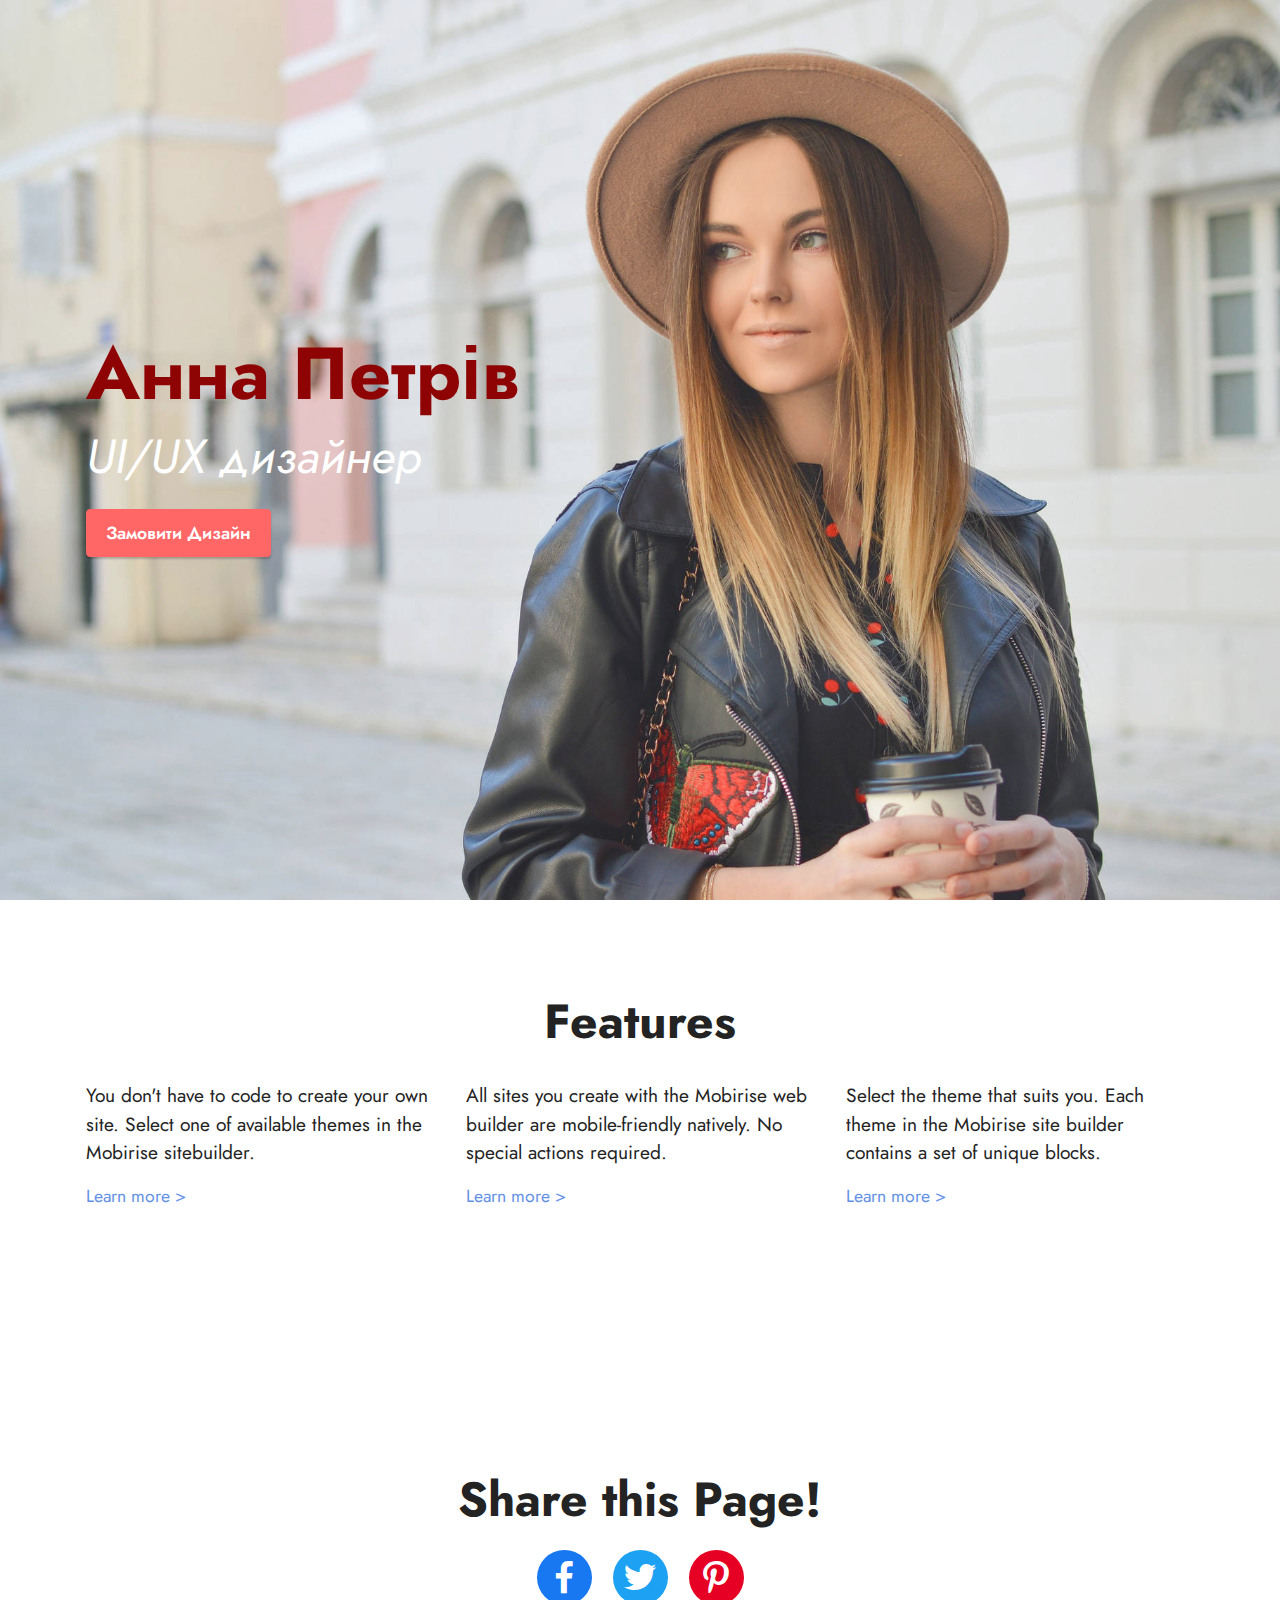
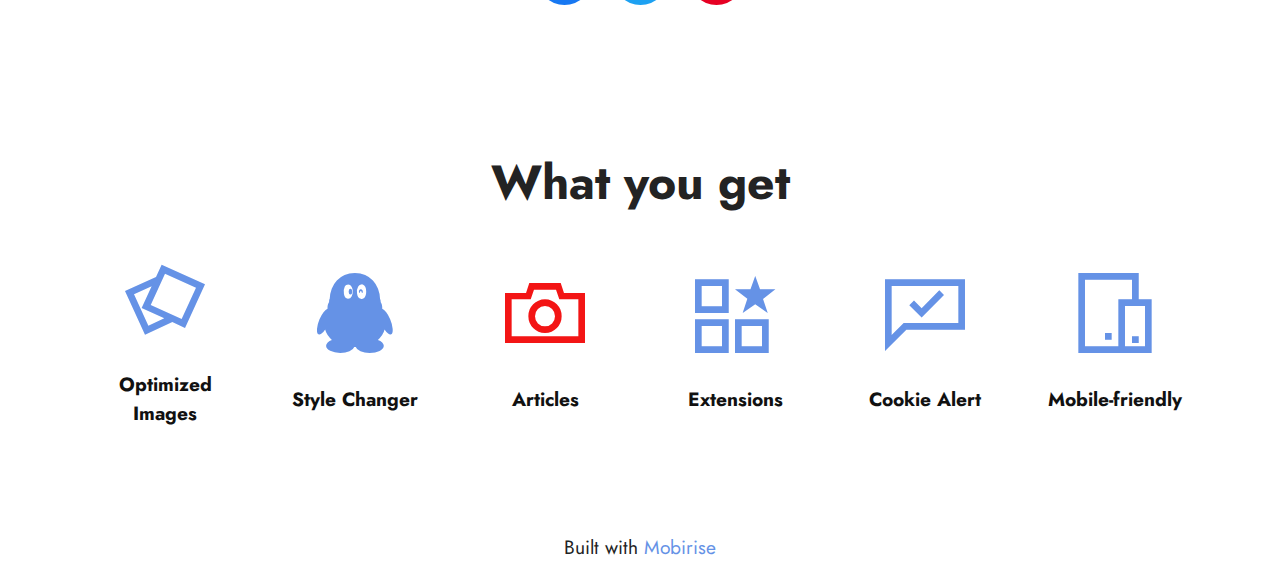
==== commit 0647fb8a: "create github pages" ====
--- a/page1.html
+++ b/page1.html
@@ -219,7 +219,7 @@
             </div>
         </div>
     </div>
-</section><section class="display-7" style="padding: 0;align-items: center;justify-content: center;flex-wrap: wrap;    align-content: center;display: flex;position: relative;height: 4rem;"><a href="https://mobiri.se/" style="flex: 1 1;height: 4rem;position: absolute;width: 100%;z-index: 1;"><img alt="" style="height: 4rem;" src="[data-uri]"></a><p style="margin: 0;text-align: center;" class="display-7">Made with Mobirise &#8204;</p><a style="z-index:1" href="https://mobirise.com/website-maker.html">Free Web Site Maker</a></section><script src="assets/bootstrap/js/bootstrap.bundle.min.js"></script>  <script src="assets/smoothscroll/smooth-scroll.js"></script>  <script src="assets/ytplayer/index.js"></script>  <script src="assets/sociallikes/social-likes.js"></script>  <script src="assets/vimeoplayer/player.js"></script>  <script src="assets/theme/js/script.js"></script>  
+</section><section class="display-7" style="padding: 0;align-items: center;justify-content: center;flex-wrap: wrap;    align-content: center;display: flex;position: relative;height: 4rem;"><a href="https://mobiri.se/" style="flex: 1 1;height: 4rem;position: absolute;width: 100%;z-index: 1;"><img alt="" style="height: 4rem;" src="[data-uri]"></a><p style="margin: 0;text-align: center;" class="display-7">Built with &#8204;</p><a style="z-index:1" href="https://mobirise.com">Mobirise </a></section><script src="assets/bootstrap/js/bootstrap.bundle.min.js"></script>  <script src="assets/smoothscroll/smooth-scroll.js"></script>  <script src="assets/ytplayer/index.js"></script>  <script src="assets/sociallikes/social-likes.js"></script>  <script src="assets/vimeoplayer/player.js"></script>  <script src="assets/theme/js/script.js"></script>  
   
   
 </body>
